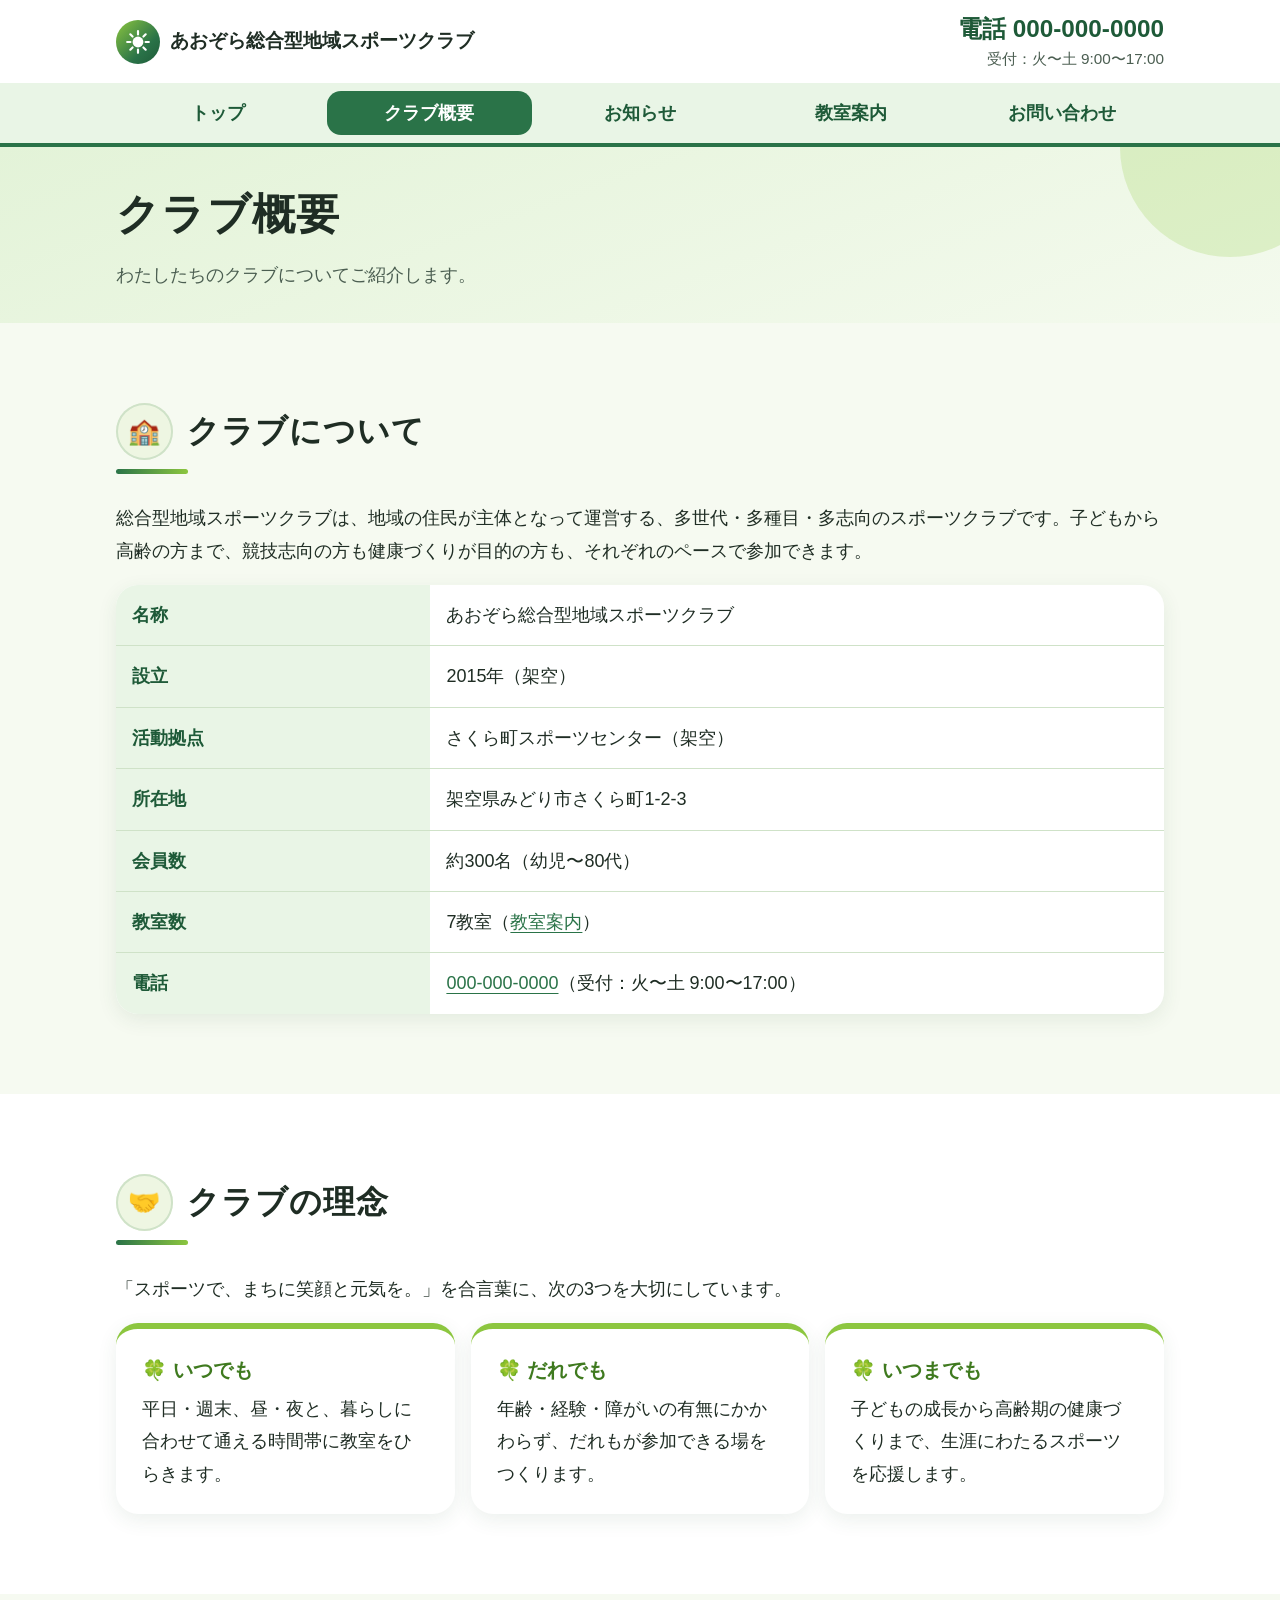
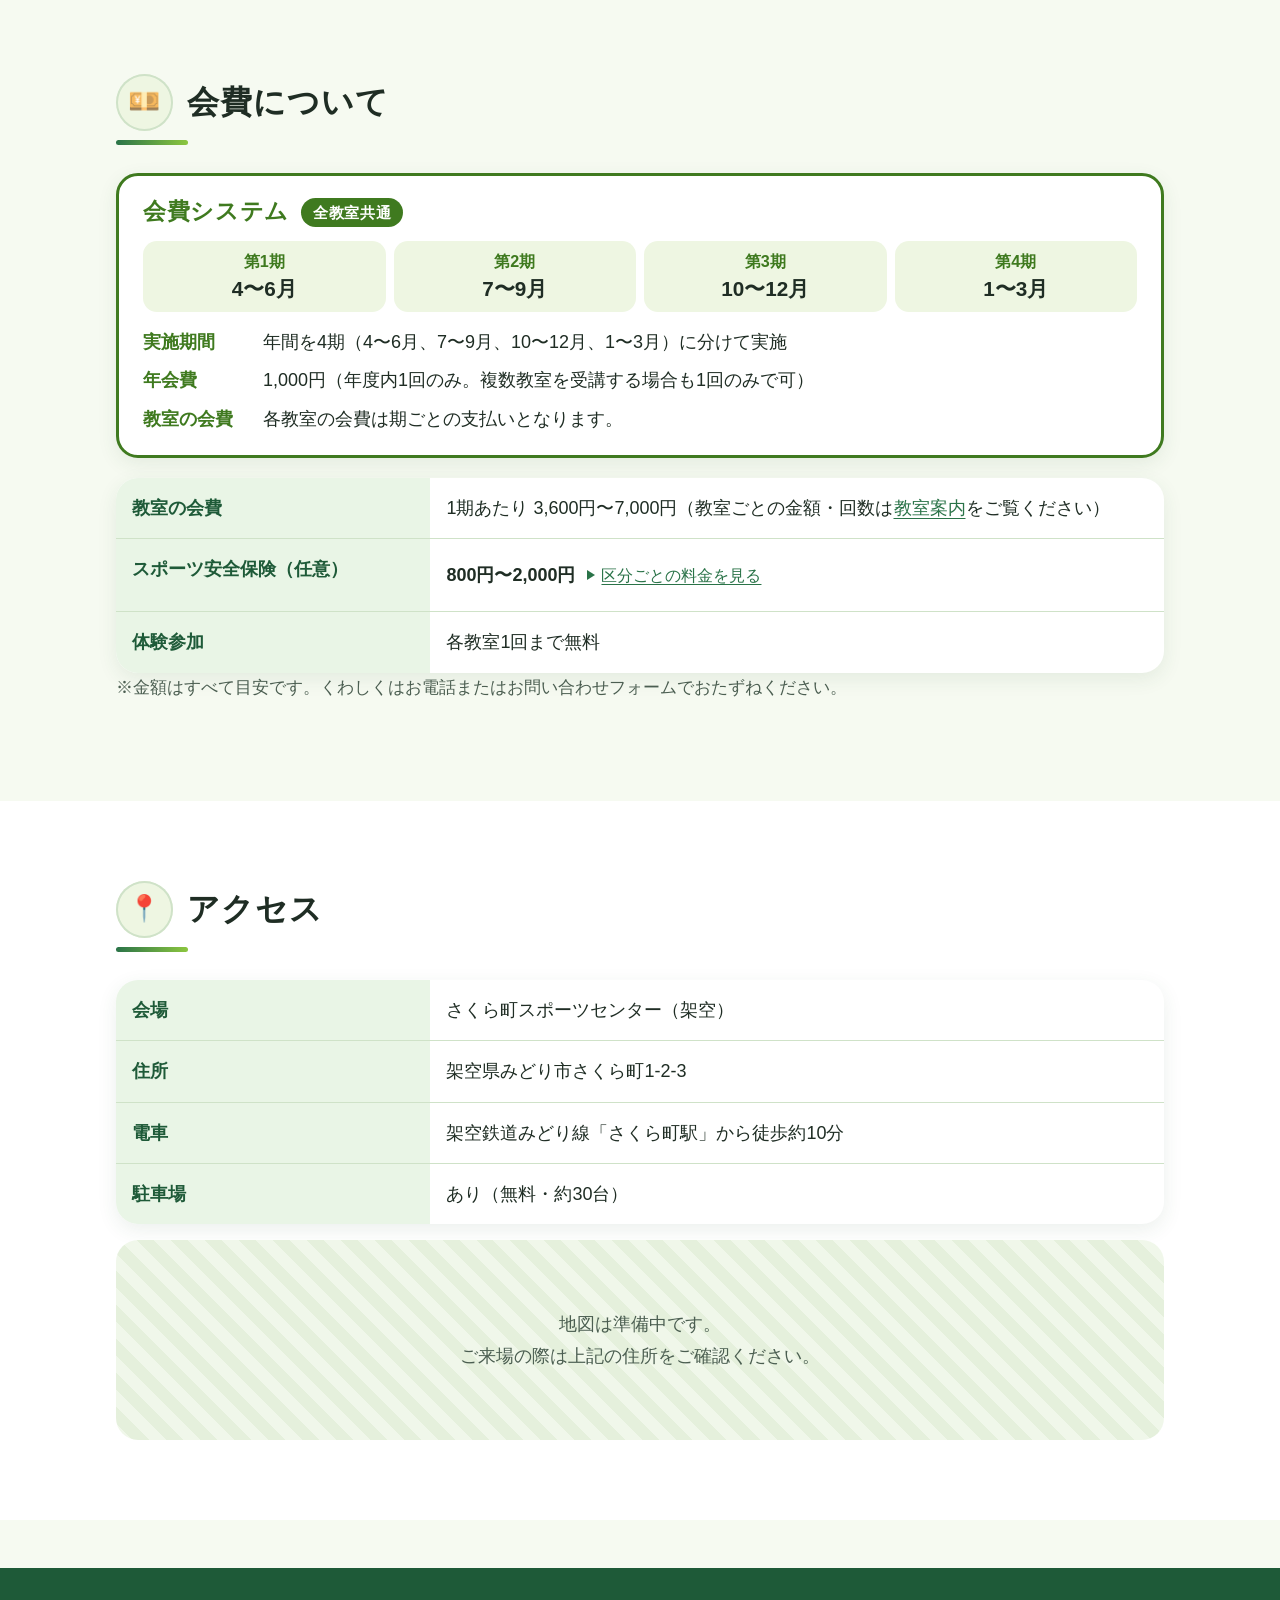
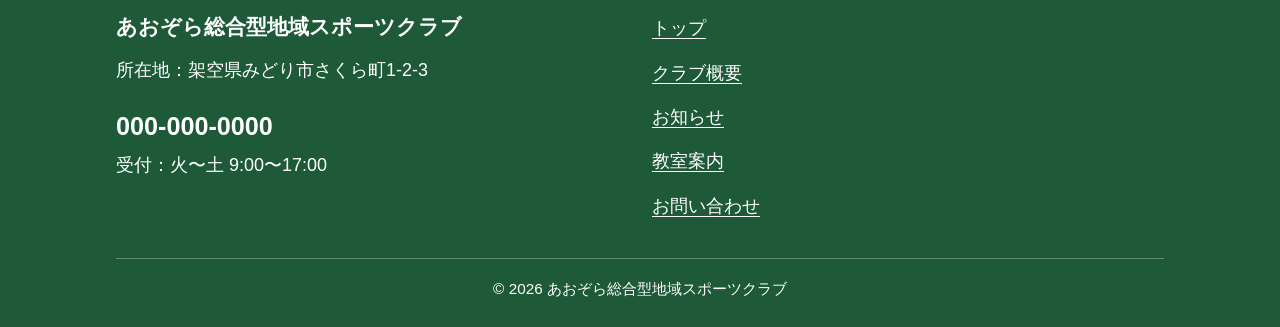
==== about.html @ b058b3b7 "初期構築：みやまスポーツクラブ本番用プロジェクトを作成（GASのWebアプリURLを本番用に差し替え） Co-Authored-By: Claude Opus 5.5 <noreply@anthrop" ====
<!DOCTYPE html>
<html lang="ja">
<head>
  <meta charset="UTF-8">
  <meta name="viewport" content="width=device-width, initial-scale=1">
  <meta name="description" content="クラブの概要・理念・会費の目安・アクセスをご案内します。">
  <title>クラブ概要｜あおぞら総合型地域スポーツクラブ</title>
  <link rel="stylesheet" href="./css/style.css">
</head>
<body data-page="about" data-page-title="クラブ概要">
  <a class="skip-link" href="#main">本文へ移動</a>

  <header class="site-header">
    <div class="container site-header__inner">
      <a class="brand" href="./index.html">
        <span class="brand__mark" aria-hidden="true"><svg viewBox="0 0 24 24" width="26" height="26"><circle cx="12" cy="12" r="5" fill="#fff"/><path d="M12 2v3M12 19v3M2 12h3M19 12h3M4.9 4.9 7 7M17 17l2.1 2.1M4.9 19.1 7 17M17 7l2.1-2.1" stroke="#fff" stroke-width="2" stroke-linecap="round"/></svg></span>
        <span class="brand__name" data-config="clubName">あおぞら総合型地域スポーツクラブ</span>
      </a>
      <a class="header-tel" href="tel:0000000000" data-tel-link>
        <span class="header-tel__number">電話 <span data-config="tel">000-000-0000</span></span>
        <span class="header-tel__hours" data-config="telHours">受付：火〜土 9:00〜17:00</span>
      </a>
    </div>
    <nav class="site-nav" aria-label="メインメニュー">
      <ul class="site-nav__list">
        <li><a href="./index.html" data-nav="top">トップ</a></li>
        <li><a href="./about.html" data-nav="about">クラブ概要</a></li>
        <li><a href="./news.html" data-nav="news">お知らせ</a></li>
        <li><a href="./classes.html" data-nav="classes">教室案内</a></li>
        <li><a href="./contact.html" data-nav="contact">お問い合わせ</a></li>
      </ul>
    </nav>
  </header>

  <main id="main">
    <div class="page-header">
      <div class="container">
        <h1>クラブ概要</h1>
        <p>わたしたちのクラブについてご紹介します。</p>
      </div>
    </div>

    <section class="section" aria-labelledby="outline-heading">
      <div class="container">
        <div class="section__header"><h2 id="outline-heading">クラブについて</h2></div>
        <p>総合型地域スポーツクラブは、地域の住民が主体となって運営する、多世代・多種目・多志向のスポーツクラブです。子どもから高齢の方まで、競技志向の方も健康づくりが目的の方も、それぞれのペースで参加できます。</p>
        <table class="info-table">
          <tbody>
            <tr><th scope="row">名称</th><td data-config="clubName">あおぞら総合型地域スポーツクラブ</td></tr>
            <tr><th scope="row">設立</th><td>2015年（架空）</td></tr>
            <tr><th scope="row">活動拠点</th><td data-config="venue">さくら町スポーツセンター（架空）</td></tr>
            <tr><th scope="row">所在地</th><td data-config="address">架空県みどり市さくら町1-2-3</td></tr>
            <tr><th scope="row">会員数</th><td>約300名（幼児〜80代）</td></tr>
            <tr><th scope="row">教室数</th><td>7教室（<a href="./classes.html">教室案内</a>）</td></tr>
            <tr><th scope="row">電話</th><td><a href="tel:0000000000" data-tel-link><span data-config="tel">000-000-0000</span></a>（<span data-config="telHours">受付：火〜土 9:00〜17:00</span>）</td></tr>
          </tbody>
        </table>
      </div>
    </section>

    <section class="section section--soft" aria-labelledby="principle-heading">
      <div class="container">
        <div class="section__header"><h2 id="principle-heading">クラブの理念</h2></div>
        <p>「スポーツで、まちに笑顔と元気を。」を合言葉に、次の3つを大切にしています。</p>
        <ul class="principles">
          <li><strong>いつでも</strong>平日・週末、昼・夜と、暮らしに合わせて通える時間帯に教室をひらきます。</li>
          <li><strong>だれでも</strong>年齢・経験・障がいの有無にかかわらず、だれもが参加できる場をつくります。</li>
          <li><strong>いつまでも</strong>子どもの成長から高齢期の健康づくりまで、生涯にわたるスポーツを応援します。</li>
        </ul>
      </div>
    </section>

    <section class="section" aria-labelledby="fee-heading">
      <div class="container">
        <div class="section__header"><h2 id="fee-heading">会費について</h2></div>
        <!-- 会費システム・教室の会費・スポーツ安全保険・体験参加は app.js が共通テンプレートで描画する（教室案内と共通） -->
        <div class="fee-info" data-fee-info></div>
      </div>
    </section>

    <section class="section section--soft" aria-labelledby="access-heading">
      <div class="container">
        <div class="section__header"><h2 id="access-heading">アクセス</h2></div>
        <table class="info-table">
          <tbody>
            <tr><th scope="row">会場</th><td data-config="venue">さくら町スポーツセンター（架空）</td></tr>
            <tr><th scope="row">住所</th><td data-config="address">架空県みどり市さくら町1-2-3</td></tr>
            <tr><th scope="row">電車</th><td data-config="access">架空鉄道みどり線「さくら町駅」から徒歩約10分</td></tr>
            <tr><th scope="row">駐車場</th><td>あり（無料・約30台）</td></tr>
          </tbody>
        </table>
        <div class="map-placeholder" role="img" aria-label="地図（準備中）">地図は準備中です。<br>ご来場の際は上記の住所をご確認ください。</div>
      </div>
    </section>
  </main>

  <footer class="site-footer">
    <div class="container">
      <div class="site-footer__grid">
        <div>
          <p class="site-footer__name" data-config="clubName">あおぞら総合型地域スポーツクラブ</p>
          <p>所在地：<span data-config="address">架空県みどり市さくら町1-2-3</span></p>
          <p><a class="site-footer__tel" href="tel:0000000000" data-tel-link><span data-config="tel">000-000-0000</span></a><br><span data-config="telHours">受付：火〜土 9:00〜17:00</span></p>
        </div>
        <nav aria-label="フッターメニュー">
          <ul class="footer-nav">
            <li><a href="./index.html">トップ</a></li>
            <li><a href="./about.html">クラブ概要</a></li>
            <li><a href="./news.html">お知らせ</a></li>
            <li><a href="./classes.html">教室案内</a></li>
            <li><a href="./contact.html">お問い合わせ</a></li>
          </ul>
        </nav>
      </div>
      <p class="copyright">&copy; <span data-config="copyrightYear">2026</span> <span data-config="clubName">あおぞら総合型地域スポーツクラブ</span></p>
    </div>
  </footer>

  <nav class="mobile-cta" aria-label="お問い合わせ">
    <a class="button button--primary" href="tel:0000000000" data-tel-link>電話する</a>
    <a class="button button--accent" href="./contact.html">Webで申込</a>
  </nav>

  <script src="./js/default-config.js"></script>
  <script src="./config.js"></script>
  <script src="./js/data/news-data.js"></script>
  <script src="./js/data/classes-data.js"></script>
  <script src="./js/lib/config-merge.js"></script>
  <script src="./js/lib/news-logic.js"></script>
  <script src="./js/lib/class-logic.js"></script>
  <script src="./js/lib/form-validate.js"></script>
  <script src="./js/lib/templates.js"></script>
  <script src="./js/app.js"></script>
</body>
</html>
---- css/style.css ----
/* =========================================================
   あおぞら総合型地域スポーツクラブ 共通スタイル
   方針：大きめの文字・十分なコントラスト・広いタップ領域
   配色：芝生や木々を思わせるフォレストグリーン＋若草色
   ========================================================= */

:root {
  --color-primary: #2a7348;
  --color-primary-dark: #1e5a38;
  --color-primary-soft: #e9f5e6;
  --color-green: #3f7a1f;
  --color-green-soft: #eef6e2;
  --color-leaf: #8cc63f;
  --color-accent: #c2410c;
  --color-accent-dark: #9a3412;
  --color-bg: #f6faf1;
  --color-surface: #ffffff;
  --color-text: #1f2d24;
  --color-muted: #4b5e51;
  --color-border: #cfe2c8;
  --color-error: #b42318;
  --color-error-soft: #fdecea;
  --color-focus: #f59e0b;
  --radius: 22px;
  --radius-small: 14px;
  --shadow: 0 6px 20px rgba(40, 90, 50, 0.09);
  --container: 1080px;
  --font-round: "Zen Maru Gothic", "M PLUS Rounded 1c", "Hiragino Maru Gothic ProN", "BIZ UDPGothic", "Meiryo", sans-serif;
  --font-base: "Hiragino Kaku Gothic ProN", "Hiragino Sans", "BIZ UDPGothic", "Noto Sans JP", "Meiryo", sans-serif;
}

*, *::before, *::after { box-sizing: border-box; }

[hidden] { display: none !important; }

.visually-hidden {
  position: absolute !important; width: 1px; height: 1px; padding: 0; margin: -1px;
  overflow: hidden; clip: rect(0 0 0 0); white-space: nowrap; border: 0;
}

html { font-size: 112.5%; scroll-behavior: smooth; -webkit-text-size-adjust: 100%; }

body {
  margin: 0;
  font-family: var(--font-base);
  line-height: 1.8;
  color: var(--color-text);
  background: var(--color-bg);
  overflow-wrap: anywhere;
}

img, svg { max-width: 100%; height: auto; }

a { color: var(--color-primary); text-underline-offset: 0.2em; }
a:hover { color: var(--color-primary-dark); }

:focus-visible { outline: 3px solid var(--color-focus); outline-offset: 3px; border-radius: 4px; }

h1, h2, h3 { line-height: 1.45; margin: 0 0 0.6em; font-family: var(--font-round); letter-spacing: 0.03em; }
h1 { font-size: clamp(1.6rem, 5vw, 2.4rem); }
h2 { font-size: clamp(1.35rem, 3.6vw, 1.8rem); }
h3 { font-size: 1.15rem; }
p { margin: 0 0 1em; }

.container { width: 100%; max-width: var(--container); margin: 0 auto; padding: 0 16px; }

.skip-link {
  position: absolute; left: 8px; top: -60px; z-index: 100;
  background: var(--color-primary-dark); color: #fff; padding: 8px 16px; border-radius: var(--radius-small);
}
.skip-link:focus { top: 8px; color: #fff; }

/* ---------- ヘッダー ---------- */

.site-header { background: var(--color-surface); border-bottom: 4px solid var(--color-primary); }
.site-header__inner { display: flex; flex-wrap: wrap; align-items: center; justify-content: space-between; gap: 8px 24px; padding-top: 12px; padding-bottom: 12px; }

.brand { display: flex; align-items: center; gap: 10px; text-decoration: none; color: var(--color-text); font-weight: 700; }
.brand:hover { color: var(--color-primary-dark); }
.brand__mark {
  flex: none; width: 44px; height: 44px; border-radius: 50%;
  background: linear-gradient(135deg, var(--color-leaf) 0%, var(--color-primary) 65%, var(--color-primary-dark) 100%);
  display: grid; place-items: center; color: #fff; font-size: 1.2rem;
}
.brand__name { font-size: 1.05rem; line-height: 1.4; }

.header-tel { display: none; text-align: right; line-height: 1.4; text-decoration: none; color: var(--color-text); }
.header-tel__number { display: block; font-size: 1.35rem; font-weight: 700; color: var(--color-primary-dark); }
.header-tel__hours { font-size: 0.85rem; color: var(--color-muted); }

.site-nav { background: var(--color-primary-soft); }
.site-nav__list { list-style: none; margin: 0; padding: 8px 16px; display: grid; grid-template-columns: repeat(3, 1fr); gap: 6px; max-width: var(--container); margin-inline: auto; }
.site-nav__list a {
  display: flex; align-items: center; justify-content: center; min-height: 44px; padding: 4px 8px;
  border-radius: var(--radius-small); text-decoration: none; font-weight: 700; color: var(--color-primary-dark); text-align: center; line-height: 1.3;
}
.site-nav__list a:hover { background: #fff; }
.site-nav__list a[aria-current="page"] { background: var(--color-primary); color: #fff; }

/* ---------- ボタン ---------- */

.button {
  display: inline-flex; align-items: center; justify-content: center; gap: 8px;
  min-height: 52px; padding: 10px 24px; border-radius: 999px; border: 2px solid transparent;
  font: inherit; font-weight: 700; text-decoration: none; cursor: pointer; line-height: 1.4; text-align: center;
}
.button--primary { background: var(--color-primary); color: #fff; }
.button--primary:hover { background: var(--color-primary-dark); color: #fff; }
.button--accent { background: var(--color-accent); color: #fff; }
.button--accent:hover { background: var(--color-accent-dark); color: #fff; }
.button--outline { background: #fff; color: var(--color-primary-dark); border-color: var(--color-primary); }
.button--outline:hover { background: var(--color-primary-soft); }
.button:disabled { opacity: 0.6; cursor: wait; }
.button-row { display: flex; flex-wrap: wrap; gap: 12px; }

/* ---------- ヒーロー・ページ見出し ---------- */

.hero {
  position: relative; overflow: hidden; padding: 40px 0 80px;
  background: linear-gradient(160deg, #e3f3d8 0%, #f1f8e9 70%, #fff8ec 100%);
}
.hero::before, .hero::after { content: ""; position: absolute; pointer-events: none; }
.hero::before { width: 360px; height: 360px; right: -100px; top: -140px; border-radius: 50%; background: rgba(140, 198, 63, 0.22); }
/* 下端は芝生の丘のようなゆるい波形で次のセクションへつなぐ */
.hero::after {
  left: 0; right: 0; bottom: -1px; height: 48px;
  background: url("data:image/svg+xml,%3Csvg xmlns='http://www.w3.org/2000/svg' viewBox='0 0 1200 48' preserveAspectRatio='none'%3E%3Cpath d='M0 30 C200 0 400 0 600 24 S1000 48 1200 18 V48 H0Z' fill='%23f6faf1'/%3E%3C/svg%3E") center bottom / 100% 100% no-repeat;
}
.hero .container { position: relative; z-index: 1; }
.hero__inner { display: grid; gap: 36px; align-items: center; }
.hero h1 { font-size: clamp(1.6rem, 3.6vw, 2.1rem); }
.hero__lead { font-size: 1.1rem; max-width: 40em; }
.hero__eyebrow { display: inline-block; margin-bottom: 12px; padding: 2px 16px; border-radius: 999px; background: #fff; color: var(--color-green); font-weight: 700; font-size: 0.9rem; box-shadow: var(--shadow); }

/* メインビジュアル：画像が読み込めないときは緑のグラデーションが見える */
.hero__visual { position: relative; margin: 0 0 24px; }
.hero__photo {
  display: block; width: 100%; aspect-ratio: 3 / 2; object-fit: cover;
  border-radius: 40px 40px 40px 120px; border: 6px solid #fff; box-shadow: 0 16px 40px rgba(30, 90, 56, 0.2);
  background: linear-gradient(135deg, var(--color-leaf), var(--color-primary));
}
.hero__photo--sub {
  position: absolute; right: -6px; bottom: -28px; width: 34%; max-width: 180px; aspect-ratio: 1;
  border-radius: 50%; border-width: 5px;
}
.hero__tag {
  position: absolute; left: 16px; top: -16px; padding: 4px 16px; border-radius: 999px;
  background: var(--color-surface); color: var(--color-primary-dark); font-weight: 700; font-size: 0.9rem; box-shadow: var(--shadow);
}

.page-header { position: relative; overflow: hidden; padding: 36px 0 32px; background: linear-gradient(160deg, #e3f3d8 0%, #f4faee 100%); }
.page-header::before { content: ""; position: absolute; width: 220px; height: 220px; right: -60px; top: -110px; border-radius: 50%; background: rgba(140, 198, 63, 0.22); pointer-events: none; }
.page-header .container { position: relative; }
.page-header h1 { margin-bottom: 0.3em; }
.page-header p { margin: 0; color: var(--color-muted); }

/* ---------- セクション ---------- */

.section { padding: 56px 0; }
.section--soft { background: var(--color-surface); }
.section__header { display: flex; flex-wrap: wrap; align-items: baseline; justify-content: space-between; gap: 8px 16px; margin-bottom: 28px; }
.section__header h2 { display: flex; align-items: center; gap: 14px; margin: 0; }
/* 見出しの左に丸いアイコンを付ける（装飾なので「/ ""」で読み上げ対象から外す） */
.section__header h2::before {
  content: "🌿"; content: "🌿" / "";
  flex: none; display: grid; place-items: center; width: 2.2em; height: 2.2em; border-radius: 50%;
  background: var(--color-green-soft); box-shadow: inset 0 0 0 2px var(--color-border); font-size: 0.8em; line-height: 1;
}
#news-heading::before { content: "📣"; content: "📣" / ""; }
#classes-heading::before { content: "🏃"; content: "🏃" / ""; }
#contact-heading::before, #form-heading::before { content: "✉️"; content: "✉️" / ""; }
#outline-heading::before { content: "🏫"; content: "🏫" / ""; }
#principle-heading::before { content: "🤝"; content: "🤝" / ""; }
#fee-heading::before { content: "💴"; content: "💴" / ""; }
#access-heading::before { content: "📍"; content: "📍" / ""; }
/* 見出しの下に若草色の短いライン */
.section__header { position: relative; padding-bottom: 14px; }
.section__header::after { content: ""; position: absolute; left: 0; bottom: 0; width: 72px; height: 5px; border-radius: 999px; background: linear-gradient(90deg, var(--color-primary), var(--color-leaf)); }

.card { background: var(--color-surface); border-radius: var(--radius); box-shadow: var(--shadow); padding: 28px; }

.grid { display: grid; gap: 24px; grid-template-columns: repeat(auto-fill, minmax(min(100%, 300px), 1fr)); }

/* ---------- お知らせ ---------- */

/* 一覧：1枚の白い枠に、区切り線で行を並べるシンプルなリスト */
.news-list { list-style: none; margin: 0; padding: 0; background: var(--color-surface); border-radius: var(--radius); box-shadow: var(--shadow); overflow: hidden; }
.news-item + .news-item { border-top: 1px solid var(--color-border); }
.news-list > .empty-message { box-shadow: none; }

/* 1行：スマホでは「日付・バッジ」の下にタイトル、広い画面では横一列 */
.news-row { display: grid; grid-template-columns: 1fr auto; grid-template-areas: "meta side" "title side"; align-items: center; gap: 6px 12px; min-height: 64px; padding: 16px 20px; color: var(--color-text); text-decoration: none; cursor: pointer; list-style: none; transition: background-color 0.15s; }
.news-row::-webkit-details-marker { display: none; }
.news-row:hover { background: var(--color-bg); }
.news-row--static { cursor: default; }
.news-row--static:hover { background: none; }
.news-row__meta { grid-area: meta; display: flex; flex-wrap: wrap; align-items: center; gap: 6px 10px; color: var(--color-muted); font-size: 0.9rem; }
.news-row__meta time { font-variant-numeric: tabular-nums; }
.news-row__title { grid-area: title; min-width: 0; font-weight: 700; line-height: 1.6; overflow-wrap: anywhere; }
.news-row__clip { grid-area: title; justify-self: end; align-self: start; }
.news-row:has(.news-row__clip) .news-row__title { padding-right: 1.8em; }
.news-row__toggle, .news-row__arrow { grid-area: side; display: grid; place-items: center; width: 32px; height: 32px; border-radius: 50%; background: var(--color-primary-soft); color: var(--color-primary-dark); font-weight: 700; }
.news-row__toggle::before { content: ""; width: 8px; height: 8px; border-right: 2px solid currentColor; border-bottom: 2px solid currentColor; transform: translateY(-2px) rotate(45deg); transition: transform 0.2s; }
.news-entry[open] .news-row__toggle::before { transform: translateY(2px) rotate(-135deg); }
.news-entry[open] > .news-row { background: var(--color-primary-soft); }

/* 詳細：ブログ記事のように本文と添付の画像を幅いっぱいに見せる */
.news-detail { padding: 20px 20px 28px; border-top: 1px solid var(--color-border); }
.news-detail > :first-child { margin-top: 0; }
.news-detail__body { margin: 0 0 20px; line-height: 1.95; white-space: pre-wrap; overflow-wrap: anywhere; }
.news-figure { margin: 0 0 20px; border-radius: var(--radius-small); overflow: hidden; background: var(--color-green-soft); box-shadow: inset 0 0 0 1px var(--color-border); }
.news-figure a { display: block; }
.news-figure__image { display: block; width: 100%; height: auto; }
/* 添付ファイルを開く大きなボタン（スマホでは横幅いっぱい） */
.news-file-button { display: flex; width: 100%; min-height: 56px; gap: 10px; font-size: 1.05rem; }

.badge--pinned { background: var(--color-accent); color: #fff; }
.badge--pinned::before { content: "📌 "; content: "📌 " / ""; }

@media (min-width: 720px) {
  .news-row { grid-template-columns: auto 1fr auto auto; grid-template-areas: "meta title clip side"; gap: 12px 20px; padding: 18px 28px; }
  .news-row__meta { flex-wrap: nowrap; white-space: nowrap; }
  .news-row__clip { grid-area: clip; align-self: center; }
  .news-row:has(.news-row__clip) .news-row__title { padding-right: 0; }
  .news-detail { padding: 28px 40px 36px; }
  .news-detail__body, .news-figure { max-width: 760px; margin-inline: auto; }
  .news-detail__body { margin-bottom: 24px; }
  .news-figure { margin-bottom: 24px; }
  .news-file-button { width: fit-content; min-width: 320px; margin-inline: auto; padding-inline: 40px; }
}

.badge { display: inline-block; padding: 0 12px; border-radius: 999px; font-size: 0.85rem; font-weight: 700; line-height: 1.8; }
.badge--info { background: var(--color-primary-soft); color: var(--color-primary-dark); }
.badge--event { background: #fff1e6; color: var(--color-accent-dark); }
.badge--class { background: var(--color-green-soft); color: var(--color-green); }
.badge--recruit { background: #f3ecfb; color: #5b3a8c; }
.badge--age { background: var(--color-green-soft); color: var(--color-green); }
/* お知らせのカテゴリに小さなアイコンを添える */
.badge--info::before { content: "📢 "; content: "📢 " / ""; }
.badge--event::before { content: "🎉 "; content: "🎉 " / ""; }
.badge--class::before { content: "🌱 "; content: "🌱 " / ""; }
.badge--recruit::before { content: "🙋 "; content: "🙋 " / ""; }

.empty-message { padding: 24px; text-align: center; background: var(--color-surface); border-radius: var(--radius); color: var(--color-muted); list-style: none; }

/* ---------- 絞り込み ---------- */

.filter { margin-bottom: 28px; }
.filter__label { font-weight: 700; margin-bottom: 8px; }
.filter__buttons { display: flex; flex-wrap: wrap; gap: 8px; }
.filter-button {
  min-height: 44px; padding: 6px 18px; border-radius: 999px; border: 2px solid var(--color-primary);
  background: #fff; color: var(--color-primary-dark); font: inherit; font-weight: 700; cursor: pointer;
}
.filter-button:hover { background: var(--color-primary-soft); }
.filter-button[aria-pressed="true"] { background: var(--color-primary); color: #fff; }
.result-count { color: var(--color-muted); margin: 0 0 12px; }

/* ---------- 教室 ---------- */

.highlight-list { list-style: none; margin: 0; padding: 0; display: grid; gap: 16px; grid-template-columns: repeat(auto-fill, minmax(min(100%, 220px), 1fr)); }
.highlight-card {
  display: grid; grid-template-columns: auto 1fr; grid-template-rows: auto auto; column-gap: 12px; align-items: center; height: 100%;
  padding: 18px 20px; background: var(--color-surface); border-radius: var(--radius); box-shadow: var(--shadow);
  border: 2px solid transparent; text-decoration: none; color: var(--color-text);
}
.highlight-card { transition: transform 0.2s, border-color 0.2s; }
.highlight-card:hover { border-color: var(--color-leaf); color: var(--color-text); transform: translateY(-2px); }
.highlight-card__icon { grid-row: 1 / 3; display: grid; place-items: center; width: 56px; height: 56px; border-radius: 50%; background: var(--color-green-soft); font-size: 1.8rem; line-height: 1; }
.highlight-card__name { font-weight: 700; line-height: 1.4; }
.highlight-card__target { font-size: 0.9rem; color: var(--color-muted); }

.class-card { display: flex; flex-direction: column; gap: 12px; background: var(--color-surface); border-radius: var(--radius); box-shadow: var(--shadow); padding: 28px; border-top: 6px solid var(--color-primary); scroll-margin-top: 16px; }
.class-card:target { outline: 3px solid var(--color-focus); }
.class-card__title { display: flex; align-items: center; gap: 10px; margin: 0; font-size: 1.2rem; }
.class-card__icon { display: grid; place-items: center; flex: none; width: 52px; height: 52px; border-radius: 50%; background: var(--color-green-soft); font-size: 1.6rem; line-height: 1; }
.class-card__ages { display: flex; flex-wrap: wrap; gap: 6px; }
.class-card__summary { margin: 0; }
.class-card__details { margin: 0; display: grid; gap: 4px; padding: 12px 16px; background: var(--color-bg); border-radius: var(--radius-small); }
.class-card__details div { display: grid; grid-template-columns: 3.5em 1fr; gap: 8px; }
.class-card__details dt { font-weight: 700; color: var(--color-green); }
.class-card__details dd { margin: 0; word-break: keep-all; }
.class-card__details--fee { background: #fff8ec; }
.class-card__details--fee dt { color: var(--color-accent-dark); }
.class-card__details--session { padding: 0; background: none; }
.class-card__sessions { list-style: none; margin: 0; padding: 0; display: grid; gap: 8px; grid-template-columns: repeat(auto-fit, minmax(min(100%, 150px), 1fr)); }
.class-session { padding: 10px 14px; border: 2px solid var(--color-primary-soft); border-radius: var(--radius-small); }
.class-session__title { margin: 0 0 4px; font-weight: 700; color: var(--color-primary-dark); }
.class-card .button { margin-top: auto; }

/* ---------- 会費システム（全教室共通） ---------- */

/* PC用メディアクエリの .section の余白指定に負けないよう .section と組み合わせて詳細度を上げる */
.section.section--compact { padding-bottom: 0; }
.section.section--after-compact { padding-top: 32px; }
.fee-system { margin-bottom: 20px; padding: 20px 24px; background: var(--color-surface); border: 3px solid var(--color-green); border-radius: var(--radius); box-shadow: var(--shadow); }
.fee-system__title { display: flex; flex-wrap: wrap; align-items: center; gap: 8px 12px; margin: 0 0 12px; font-size: 1.25rem; color: var(--color-green); }
.fee-system__badge { padding: 0 12px; border-radius: 999px; background: var(--color-green); color: #fff; font-size: 0.85rem; line-height: 1.9; }
.fee-terms { list-style: none; margin: 0 0 14px; padding: 0; display: grid; gap: 8px; grid-template-columns: repeat(auto-fit, minmax(min(100%, 120px), 1fr)); }
.fee-terms li { display: grid; text-align: center; padding: 8px; border-radius: var(--radius-small); background: var(--color-green-soft); line-height: 1.5; }
.fee-terms__label { font-size: 0.9rem; font-weight: 700; color: var(--color-green); }
.fee-terms__months { font-size: 1.15rem; font-weight: 700; }
.fee-system__rows { margin: 0; display: grid; gap: 6px; }
.fee-system__rows div { display: grid; grid-template-columns: 6em 1fr; gap: 12px; }
.fee-system__rows dt { font-weight: 700; color: var(--color-green); }
.fee-system__rows dd { margin: 0; }
@media (max-width: 479px) {
  .fee-system { padding: 16px; }
  .fee-system__rows div { grid-template-columns: 1fr; gap: 0; }
}

/* ---------- スポーツ安全保険（開閉式・控えめな料金表） ---------- */

.insurance summary {
  display: flex; flex-wrap: wrap; align-items: center; gap: 4px 12px; min-height: 44px;
  cursor: pointer; list-style: none; border-radius: var(--radius-small);
}
.insurance summary::-webkit-details-marker { display: none; }
.insurance__range { font-weight: 700; }
.insurance__toggle { display: inline-flex; align-items: center; gap: 6px; font-size: 0.9rem; color: var(--color-primary); text-decoration: underline; text-underline-offset: 0.2em; }
.insurance__toggle::before { content: ""; width: 0; height: 0; border-style: solid; border-width: 5px 0 5px 8px; border-color: transparent transparent transparent currentColor; transition: transform 0.2s; }
.insurance[open] .insurance__toggle::before { transform: rotate(90deg); }
.insurance summary:hover .insurance__toggle { color: var(--color-primary-dark); }
.mini-table { margin: 8px 0 4px; border-collapse: collapse; font-size: 0.95rem; min-width: min(100%, 260px); }
.mini-table th, .mini-table td { padding: 4px 14px; border-bottom: 1px solid var(--color-border); text-align: left; font-weight: normal; white-space: nowrap; }
.mini-table thead th { font-size: 0.85rem; color: var(--color-muted); }
.mini-table tbody td { text-align: right; font-weight: 700; }
.insurance__note { margin: 4px 0 0; font-size: 0.85rem; color: var(--color-muted); }
@media (prefers-reduced-motion: reduce) {
  .insurance__toggle::before { transition: none; }
}

/* ---------- 電話・問い合わせ導線 ---------- */

.contact-cta { display: grid; gap: 24px; grid-template-columns: repeat(auto-fit, minmax(min(100%, 320px), 1fr)); }
.contact-cta__box { background: var(--color-surface); border-radius: var(--radius); box-shadow: var(--shadow); padding: 32px 28px; text-align: center; }
.contact-cta__box--tel { border: 3px solid var(--color-primary); }
.contact-cta__box--form { border: 3px solid var(--color-accent); }
.contact-cta__box .button { width: 100%; max-width: 360px; }
/* 2列表示でも電話番号が途中で折り返さないよう、枠内では少し小さめにする */
.contact-cta__box .tel-number { font-size: clamp(1.6rem, 6.4vw, 2.3rem); white-space: nowrap; }
/* 問い合わせ手段ごとに大きめの丸アイコン */
.contact-cta__box h3::before { content: "📞"; content: "📞" / ""; display: grid; place-items: center; width: 64px; height: 64px; margin: 0 auto 12px; border-radius: 50%; background: var(--color-green-soft); font-size: 1.8rem; line-height: 1; }
.contact-cta__box--form h3::before { content: "💻"; content: "💻" / ""; background: #fff1e6; }

.tel-panel { text-align: center; padding: 32px 20px; background: var(--color-surface); border: 4px solid var(--color-primary); border-radius: var(--radius); box-shadow: var(--shadow); }
.tel-panel__label { font-weight: 700; color: var(--color-primary-dark); margin-bottom: 4px; }
.tel-number {
  display: inline-flex; align-items: center; justify-content: center; gap: 10px; min-height: 56px;
  font-size: clamp(1.8rem, 8vw, 2.8rem); font-weight: 700; letter-spacing: 0.04em; color: var(--color-primary-dark); text-decoration: none; line-height: 1.2;
}
.tel-number:hover { color: var(--color-primary); text-decoration: underline; }
.tel-hours { font-size: 1.1rem; font-weight: 700; margin: 4px 0 0; }
.tel-note { color: var(--color-muted); margin: 8px 0 0; font-size: 0.95rem; }

/* ---------- クラブ概要 ---------- */

.info-table { width: 100%; border-collapse: collapse; background: var(--color-surface); border-radius: var(--radius); overflow: hidden; box-shadow: var(--shadow); }
/* 内側に入れる小さな表（.mini-table）に効かないよう、直下の行だけに限定する */
.info-table > tbody > tr > th, .info-table > tbody > tr > td { padding: 14px 16px; border-bottom: 1px solid var(--color-border); text-align: left; vertical-align: top; }
.info-table > tbody > tr > th { width: 30%; background: var(--color-primary-soft); color: var(--color-primary-dark); word-break: keep-all; }
.info-table > tbody > tr:last-child > th, .info-table > tbody > tr:last-child > td { border-bottom: none; }
/* 狭い画面では見出しと内容を縦に並べ、内容欄の幅を確保する */
@media (max-width: 479px) {
  .info-table > tbody > tr > th, .info-table > tbody > tr > td { display: block; width: auto; }
  .info-table > tbody > tr > th { padding-bottom: 6px; border-bottom: none; }
}

.principles { list-style: none; margin: 0; padding: 0; display: grid; gap: 16px; grid-template-columns: repeat(auto-fit, minmax(min(100%, 240px), 1fr)); }
.principles li { background: var(--color-surface); border-radius: var(--radius); box-shadow: var(--shadow); padding: 24px 26px; border-top: 6px solid var(--color-leaf); }
.principles strong { display: block; font-size: 1.1rem; color: var(--color-green); margin-bottom: 4px; }
.principles strong::before { content: "🍀 "; content: "🍀 " / ""; }

.note { font-size: 0.95rem; color: var(--color-muted); }

.map-placeholder {
  display: grid; place-items: center; min-height: 200px; margin-top: 16px; padding: 16px; text-align: center;
  border-radius: var(--radius); background: repeating-linear-gradient(45deg, #f0f7ea, #f0f7ea 12px, #e5f0dc 12px, #e5f0dc 24px); color: var(--color-muted);
}

/* ---------- フォーム ---------- */

.form { display: grid; gap: 24px; }
.form-field { display: grid; gap: 6px; border: none; margin: 0; padding: 0; min-width: 0; }
.form-field > label, .form-field > legend { font-weight: 700; padding: 0; }
.required, .optional { display: inline-block; margin-left: 8px; padding: 0 8px; border-radius: 4px; font-size: 0.8rem; font-weight: 700; color: #fff; vertical-align: 0.1em; }
.required { background: var(--color-error); }
.optional { background: var(--color-muted); }
.form-hint { margin: 0; font-size: 0.9rem; color: var(--color-muted); }

.form input[type="text"], .form input[type="email"], .form input[type="tel"], .form select, .form textarea {
  width: 100%; min-height: 52px; padding: 10px 14px; font: inherit; color: var(--color-text);
  background: #fff; border: 2px solid var(--color-border); border-radius: var(--radius-small);
}
.form textarea { min-height: 160px; resize: vertical; }
/* 種別専用の項目をまとめる枠（中の項目の間隔はフォーム全体と同じ） */
.form-group { display: grid; gap: 24px; }
.form .form-input-short { max-width: 200px; }
.form input:focus, .form select:focus, .form textarea:focus { border-color: var(--color-primary); }
.form [aria-invalid="true"] input, .form input[aria-invalid="true"], .form select[aria-invalid="true"], .form textarea[aria-invalid="true"] { border-color: var(--color-error); background: var(--color-error-soft); }

.choices { display: grid; gap: 8px; }
.choice { display: flex; align-items: center; gap: 12px; min-height: 52px; padding: 8px 16px; border: 2px solid var(--color-border); border-radius: var(--radius-small); background: #fff; cursor: pointer; }
.choice:has(input:checked) { border-color: var(--color-primary); background: var(--color-primary-soft); }
.choice input { width: 24px; height: 24px; margin: 0; flex: none; accent-color: var(--color-primary); }
fieldset[aria-invalid="true"] .choice { border-color: var(--color-error); }

.field-error { margin: 0; color: var(--color-error); font-weight: 700; }
.field-error:empty { display: none; }
.error-summary { padding: 14px 18px; border-radius: var(--radius-small); background: var(--color-error-soft); color: var(--color-error); font-weight: 700; border-left: 6px solid var(--color-error); }
.error-summary:empty { display: none; }

.privacy-box { padding: 16px; background: var(--color-bg); border-radius: var(--radius-small); font-size: 0.95rem; }
.privacy-box p:last-child { margin: 0; }

.complete { text-align: center; }
.complete__title { color: var(--color-green); }
.complete__title:focus { outline: none; }
/* 送信前の確認画面（戻る・送信の2ボタンは横並び、スマホでは縦に並べて押しやすくする） */
.confirm__title { color: var(--color-primary-dark); }
.confirm__title:focus { outline: none; }
.confirm .send-error { margin-bottom: 16px; }
.confirm__actions { display: flex; flex-wrap: wrap; gap: 12px; justify-content: center; }
.confirm__actions .button { flex: 1 1 260px; max-width: 360px; }
.summary-list { margin: 20px 0; text-align: left; display: grid; gap: 0; border: 1px solid var(--color-border); border-radius: var(--radius-small); overflow: hidden; }
.summary-list div { display: grid; grid-template-columns: minmax(6em, 30%) 1fr; }
.summary-list dt, .summary-list dd { margin: 0; padding: 10px 14px; border-bottom: 1px solid var(--color-border); }
.summary-list dt { background: var(--color-primary-soft); font-weight: 700; }
.summary-list dd { white-space: pre-wrap; }
.summary-list div:last-child dt, .summary-list div:last-child dd { border-bottom: none; }
.demo-notice, .send-error { padding: 14px 18px; border-radius: var(--radius-small); text-align: left; }
.demo-notice { background: #fff8e6; border-left: 6px solid var(--color-focus); }
.send-error { background: var(--color-error-soft); border-left: 6px solid var(--color-error); color: var(--color-error); font-weight: 700; }
/* 前日・当日の予約は電話へ誘導する注意書き（フォーム上部） */
.urgent-notice { margin: 0 0 20px; padding: 12px 16px; border: 2px solid var(--color-error); border-radius: var(--radius-small); background: var(--color-error-soft); color: var(--color-error); font-weight: 700; }

/* ---------- お知らせ管理画面（admin.html） ---------- */

.admin-page { padding-bottom: 0; }
.container--narrow { max-width: 760px; }
.admin-badge { padding: 4px 14px; border-radius: 999px; background: var(--color-green-soft); color: var(--color-primary-dark); font-weight: 700; font-size: 0.9rem; }
.form-row { display: grid; gap: 24px; align-items: start; grid-template-columns: repeat(auto-fit, minmax(min(100%, 240px), 1fr)); }
.form input[type="password"], .form input[type="date"], .form input[type="url"], .form input[type="number"] {
  width: 100%; min-height: 52px; padding: 10px 14px; font: inherit; color: var(--color-text);
  background: #fff; border: 2px solid var(--color-border); border-radius: var(--radius-small);
}
.form input[type="date"][aria-invalid="true"], .form input[type="number"][aria-invalid="true"] { border-color: var(--color-error); background: var(--color-error-soft); }
.form input[type="file"] { width: 100%; min-height: 52px; padding: 10px; font: inherit; border: 2px dashed var(--color-border); border-radius: var(--radius-small); background: var(--color-bg); }
.admin-message { margin: 0; padding: 14px 18px; border-radius: var(--radius-small); font-weight: 700; border-left: 6px solid; }
.admin-message ul { margin: 0; padding-left: 1.2em; }
.admin-message--error { background: var(--color-error-soft); color: var(--color-error); }
.admin-message--success { background: var(--color-green-soft); color: var(--color-primary-dark); }
.admin-message--info { background: #fff8e6; color: var(--color-text); border-color: var(--color-focus); }
.admin-toolbar { display: flex; flex-wrap: wrap; align-items: center; justify-content: space-between; gap: 8px 16px; margin-bottom: 20px; }
.admin-toolbar__note { margin: 0; color: var(--color-muted); font-size: 0.95rem; }
.admin-toolbar__button { min-height: 44px; padding: 6px 18px; font-size: 0.95rem; }
/* 一覧の表は狭い画面では横にスクロールさせ、ページ全体は横にはみ出さない */
.admin-table-wrap { overflow-x: auto; background: var(--color-surface); border-radius: var(--radius); box-shadow: var(--shadow); }
.admin-table { width: 100%; min-width: 680px; border-collapse: collapse; }
.admin-table th, .admin-table td { padding: 12px 14px; border-bottom: 1px solid var(--color-border); text-align: left; vertical-align: top; }
.admin-table thead th { background: var(--color-primary-soft); color: var(--color-primary-dark); white-space: nowrap; }
.admin-table tbody tr:last-child td { border-bottom: none; }
.admin-table td:nth-child(-n + 5) { white-space: nowrap; }
.form .admin-order-input { max-width: 200px; }
.admin-table__empty { text-align: center; color: var(--color-muted); }
.status { display: inline-block; padding: 0 10px; border-radius: 999px; font-size: 0.85rem; font-weight: 700; line-height: 1.8; }
.status--published { background: var(--color-green-soft); color: var(--color-primary-dark); }
.status--notPublished { background: #eef0ee; color: var(--color-muted); }
.status--future { background: #fff1e6; color: var(--color-accent-dark); }
.status--invalidDate { background: var(--color-error-soft); color: var(--color-error); }

/* ---------- フッター ---------- */

.site-footer { margin-top: 48px; padding: 40px 0 24px; background: var(--color-primary-dark); color: #fff; }
.site-footer a { color: #fff; }
.site-footer__grid { display: grid; gap: 24px; grid-template-columns: repeat(auto-fit, minmax(min(100%, 260px), 1fr)); }
.site-footer__name { font-size: 1.15rem; font-weight: 700; margin-bottom: 8px; }
.site-footer__tel { font-size: 1.4rem; font-weight: 700; text-decoration: none; }
.footer-nav { list-style: none; margin: 0; padding: 0; display: grid; gap: 4px; }
.footer-nav a { display: inline-block; padding: 4px 0; }
.copyright { margin: 32px 0 0; padding-top: 16px; border-top: 1px solid rgba(255, 255, 255, 0.3); font-size: 0.85rem; text-align: center; }

/* ---------- スマホ用 固定の連絡バー ---------- */

.mobile-cta { position: fixed; left: 0; right: 0; bottom: 0; z-index: 50; display: grid; grid-template-columns: 1fr 1fr; gap: 8px; padding: 8px 12px calc(8px + env(safe-area-inset-bottom)); background: rgba(255, 255, 255, 0.97); box-shadow: 0 -2px 12px rgba(0, 0, 0, 0.12); }
.mobile-cta .button { min-height: 48px; padding: 6px 10px; font-size: 0.95rem; }
body { padding-bottom: 76px; }

/* ---------- 画面幅による調整 ---------- */

@media (min-width: 720px) {
  .site-nav__list { grid-template-columns: repeat(5, 1fr); }
  .header-tel { display: block; }
  .mobile-cta { display: none; }
  body { padding-bottom: 0; }
  .hero { padding: 72px 0 96px; }
  .hero__inner { grid-template-columns: 1.05fr 1fr; gap: 48px; }
  .section { padding: 80px 0; }
}

@media (prefers-reduced-motion: reduce) {
  html { scroll-behavior: auto; }
  .news-row, .news-row__toggle::before, .highlight-card { transition: none; }
  .highlight-card:hover { transform: none; }
}

@media print {
  .site-nav, .mobile-cta, .skip-link { display: none; }
  body { padding-bottom: 0; background: #fff; }
}
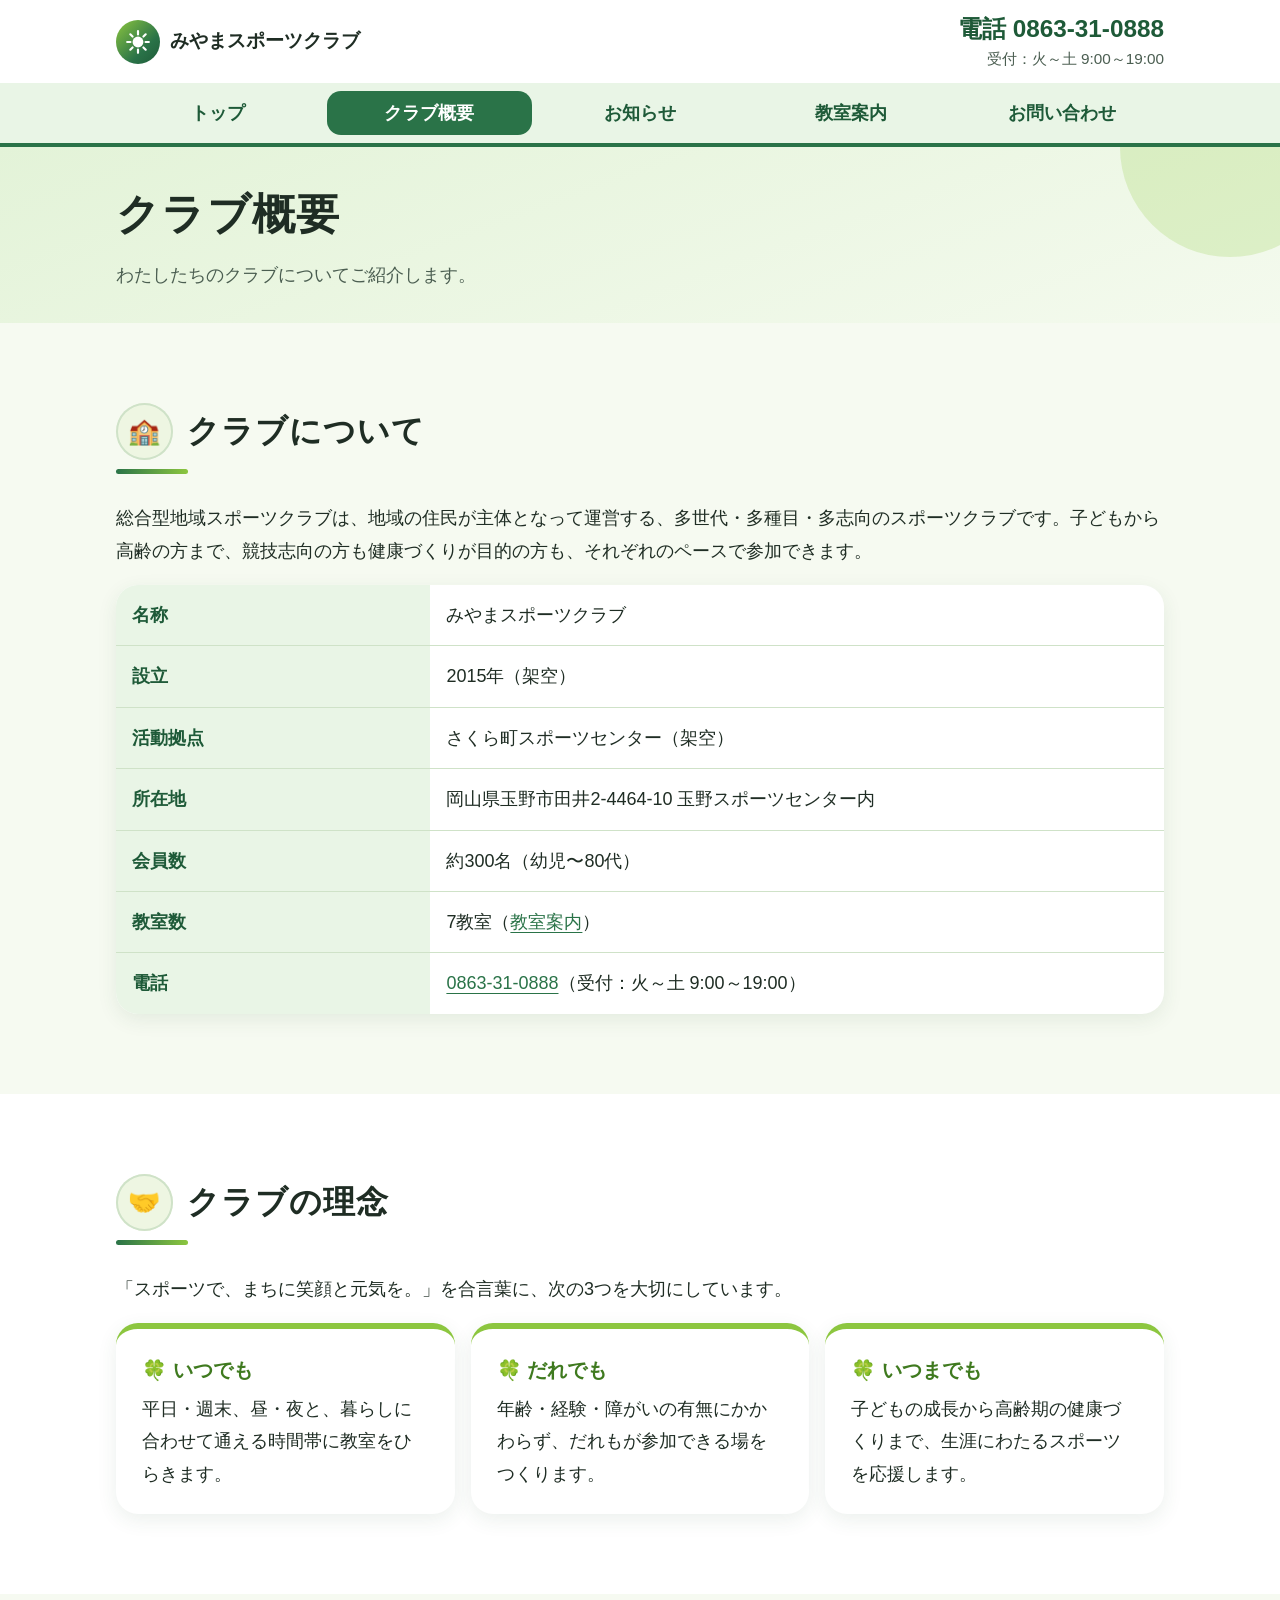
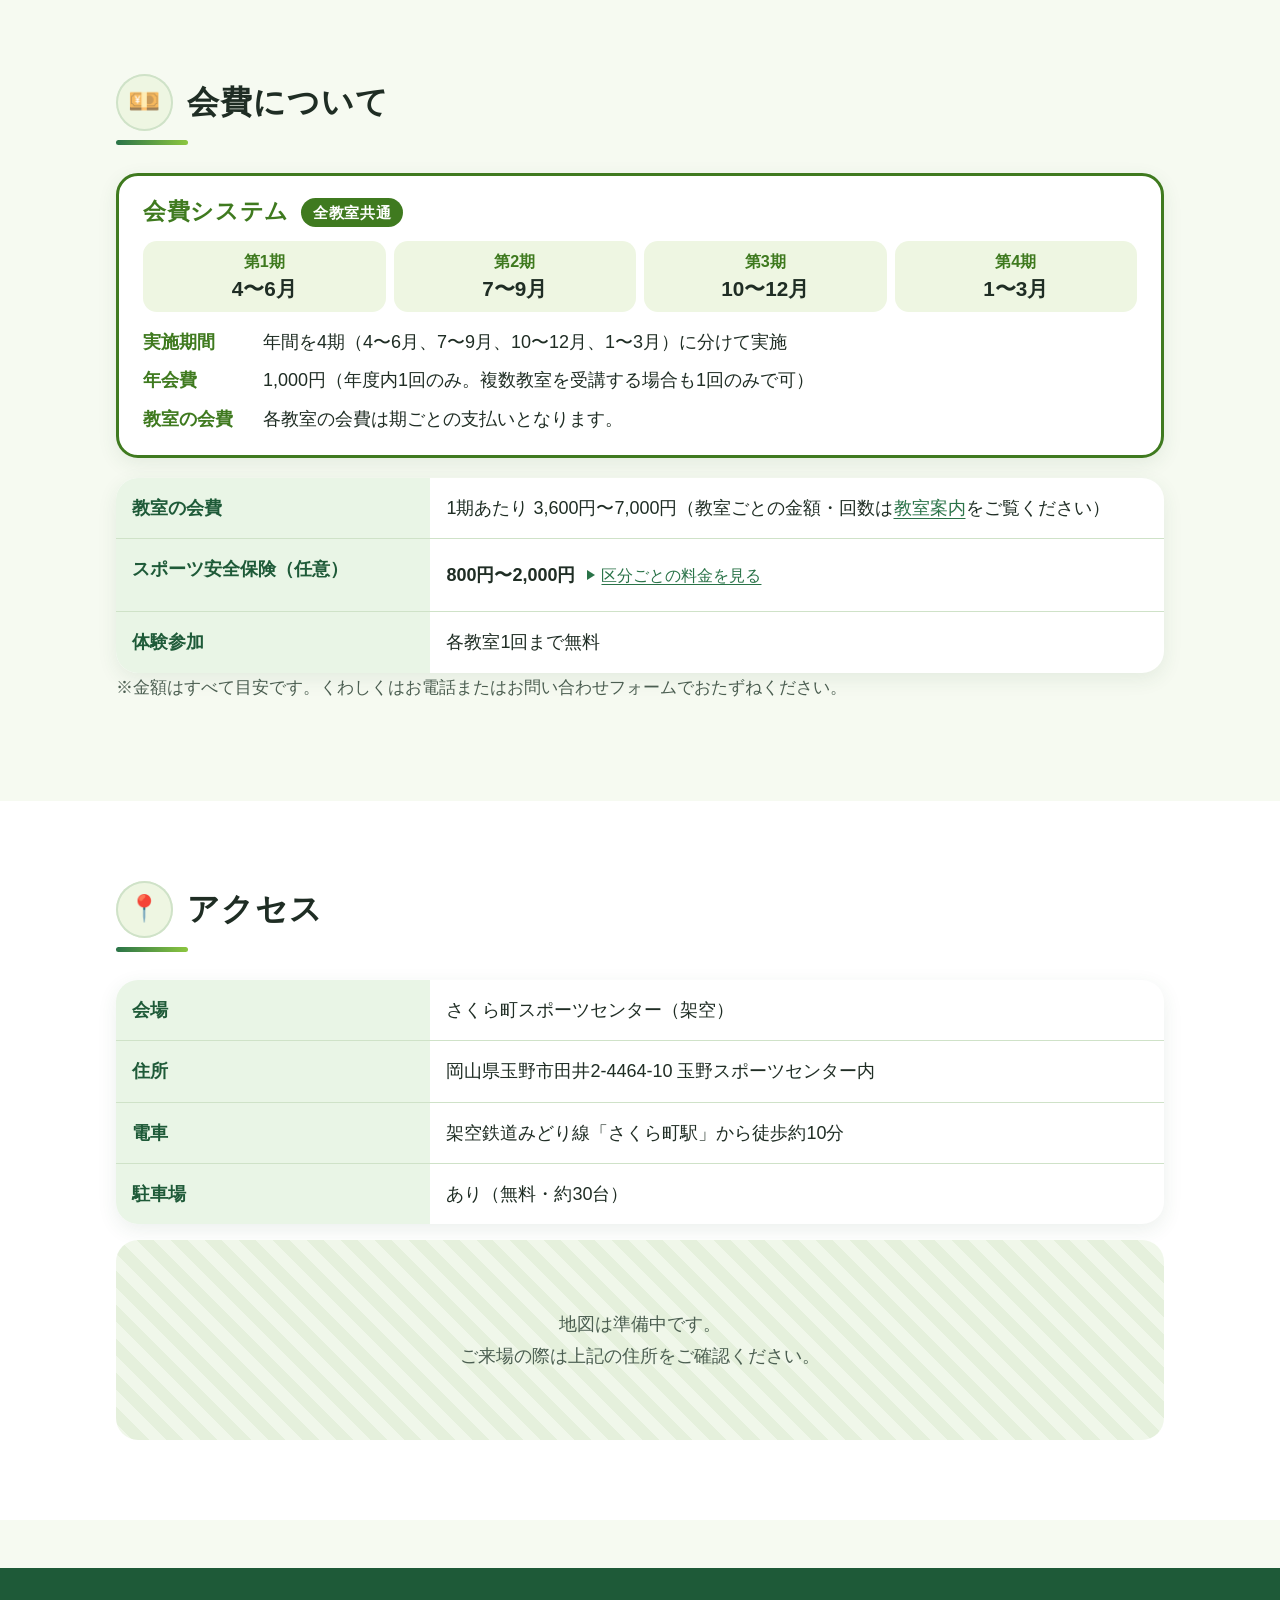
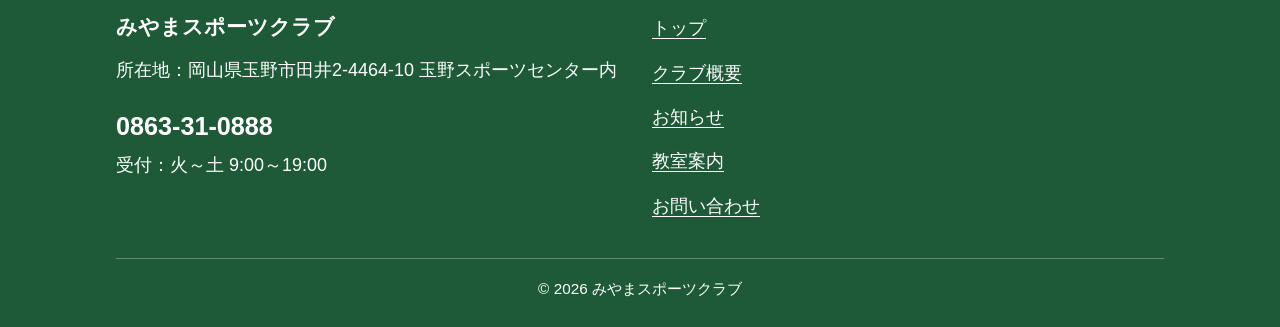
==== commit 067982a9: "クラブ名・電話番号・受付時間・所在地をみやまスポーツクラブの本番情報に置き換え Co-Authored-By: Claude Opus 5.5 <noreply@anthropic.com>" ====
--- a/about.html
+++ b/about.html
@@ -4,7 +4,7 @@
   <meta charset="UTF-8">
   <meta name="viewport" content="width=device-width, initial-scale=1">
   <meta name="description" content="クラブの概要・理念・会費の目安・アクセスをご案内します。">
-  <title>クラブ概要｜あおぞら総合型地域スポーツクラブ</title>
+  <title>クラブ概要｜みやまスポーツクラブ</title>
   <link rel="stylesheet" href="./css/style.css">
 </head>
 <body data-page="about" data-page-title="クラブ概要">
@@ -14,11 +14,11 @@
     <div class="container site-header__inner">
       <a class="brand" href="./index.html">
         <span class="brand__mark" aria-hidden="true"><svg viewBox="0 0 24 24" width="26" height="26"><circle cx="12" cy="12" r="5" fill="#fff"/><path d="M12 2v3M12 19v3M2 12h3M19 12h3M4.9 4.9 7 7M17 17l2.1 2.1M4.9 19.1 7 17M17 7l2.1-2.1" stroke="#fff" stroke-width="2" stroke-linecap="round"/></svg></span>
-        <span class="brand__name" data-config="clubName">あおぞら総合型地域スポーツクラブ</span>
+        <span class="brand__name" data-config="clubName">みやまスポーツクラブ</span>
       </a>
-      <a class="header-tel" href="tel:0000000000" data-tel-link>
-        <span class="header-tel__number">電話 <span data-config="tel">000-000-0000</span></span>
-        <span class="header-tel__hours" data-config="telHours">受付：火〜土 9:00〜17:00</span>
+      <a class="header-tel" href="tel:0863310888" data-tel-link>
+        <span class="header-tel__number">電話 <span data-config="tel">0863-31-0888</span></span>
+        <span class="header-tel__hours" data-config="telHours">受付：火～土 9:00～19:00</span>
       </a>
     </div>
     <nav class="site-nav" aria-label="メインメニュー">
@@ -46,13 +46,13 @@
         <p>総合型地域スポーツクラブは、地域の住民が主体となって運営する、多世代・多種目・多志向のスポーツクラブです。子どもから高齢の方まで、競技志向の方も健康づくりが目的の方も、それぞれのペースで参加できます。</p>
         <table class="info-table">
           <tbody>
-            <tr><th scope="row">名称</th><td data-config="clubName">あおぞら総合型地域スポーツクラブ</td></tr>
+            <tr><th scope="row">名称</th><td data-config="clubName">みやまスポーツクラブ</td></tr>
             <tr><th scope="row">設立</th><td>2015年（架空）</td></tr>
             <tr><th scope="row">活動拠点</th><td data-config="venue">さくら町スポーツセンター（架空）</td></tr>
-            <tr><th scope="row">所在地</th><td data-config="address">架空県みどり市さくら町1-2-3</td></tr>
+            <tr><th scope="row">所在地</th><td data-config="address">岡山県玉野市田井2-4464-10 玉野スポーツセンター内</td></tr>
             <tr><th scope="row">会員数</th><td>約300名（幼児〜80代）</td></tr>
             <tr><th scope="row">教室数</th><td>7教室（<a href="./classes.html">教室案内</a>）</td></tr>
-            <tr><th scope="row">電話</th><td><a href="tel:0000000000" data-tel-link><span data-config="tel">000-000-0000</span></a>（<span data-config="telHours">受付：火〜土 9:00〜17:00</span>）</td></tr>
+            <tr><th scope="row">電話</th><td><a href="tel:0863310888" data-tel-link><span data-config="tel">0863-31-0888</span></a>（<span data-config="telHours">受付：火～土 9:00～19:00</span>）</td></tr>
           </tbody>
         </table>
       </div>
@@ -84,7 +84,7 @@
         <table class="info-table">
           <tbody>
             <tr><th scope="row">会場</th><td data-config="venue">さくら町スポーツセンター（架空）</td></tr>
-            <tr><th scope="row">住所</th><td data-config="address">架空県みどり市さくら町1-2-3</td></tr>
+            <tr><th scope="row">住所</th><td data-config="address">岡山県玉野市田井2-4464-10 玉野スポーツセンター内</td></tr>
             <tr><th scope="row">電車</th><td data-config="access">架空鉄道みどり線「さくら町駅」から徒歩約10分</td></tr>
             <tr><th scope="row">駐車場</th><td>あり（無料・約30台）</td></tr>
           </tbody>
@@ -98,9 +98,9 @@
     <div class="container">
       <div class="site-footer__grid">
         <div>
-          <p class="site-footer__name" data-config="clubName">あおぞら総合型地域スポーツクラブ</p>
-          <p>所在地：<span data-config="address">架空県みどり市さくら町1-2-3</span></p>
-          <p><a class="site-footer__tel" href="tel:0000000000" data-tel-link><span data-config="tel">000-000-0000</span></a><br><span data-config="telHours">受付：火〜土 9:00〜17:00</span></p>
+          <p class="site-footer__name" data-config="clubName">みやまスポーツクラブ</p>
+          <p>所在地：<span data-config="address">岡山県玉野市田井2-4464-10 玉野スポーツセンター内</span></p>
+          <p><a class="site-footer__tel" href="tel:0863310888" data-tel-link><span data-config="tel">0863-31-0888</span></a><br><span data-config="telHours">受付：火～土 9:00～19:00</span></p>
         </div>
         <nav aria-label="フッターメニュー">
           <ul class="footer-nav">
@@ -112,12 +112,12 @@
           </ul>
         </nav>
       </div>
-      <p class="copyright">&copy; <span data-config="copyrightYear">2026</span> <span data-config="clubName">あおぞら総合型地域スポーツクラブ</span></p>
+      <p class="copyright">&copy; <span data-config="copyrightYear">2026</span> <span data-config="clubName">みやまスポーツクラブ</span></p>
     </div>
   </footer>
 
   <nav class="mobile-cta" aria-label="お問い合わせ">
-    <a class="button button--primary" href="tel:0000000000" data-tel-link>電話する</a>
+    <a class="button button--primary" href="tel:0863310888" data-tel-link>電話する</a>
     <a class="button button--accent" href="./contact.html">Webで申込</a>
   </nav>
 
--- a/css/style.css
+++ b/css/style.css
@@ -1,5 +1,5 @@
 /* =========================================================
-   あおぞら総合型地域スポーツクラブ 共通スタイル
+   みやまスポーツクラブ 共通スタイル
    方針：大きめの文字・十分なコントラスト・広いタップ領域
    配色：芝生や木々を思わせるフォレストグリーン＋若草色
    ========================================================= */
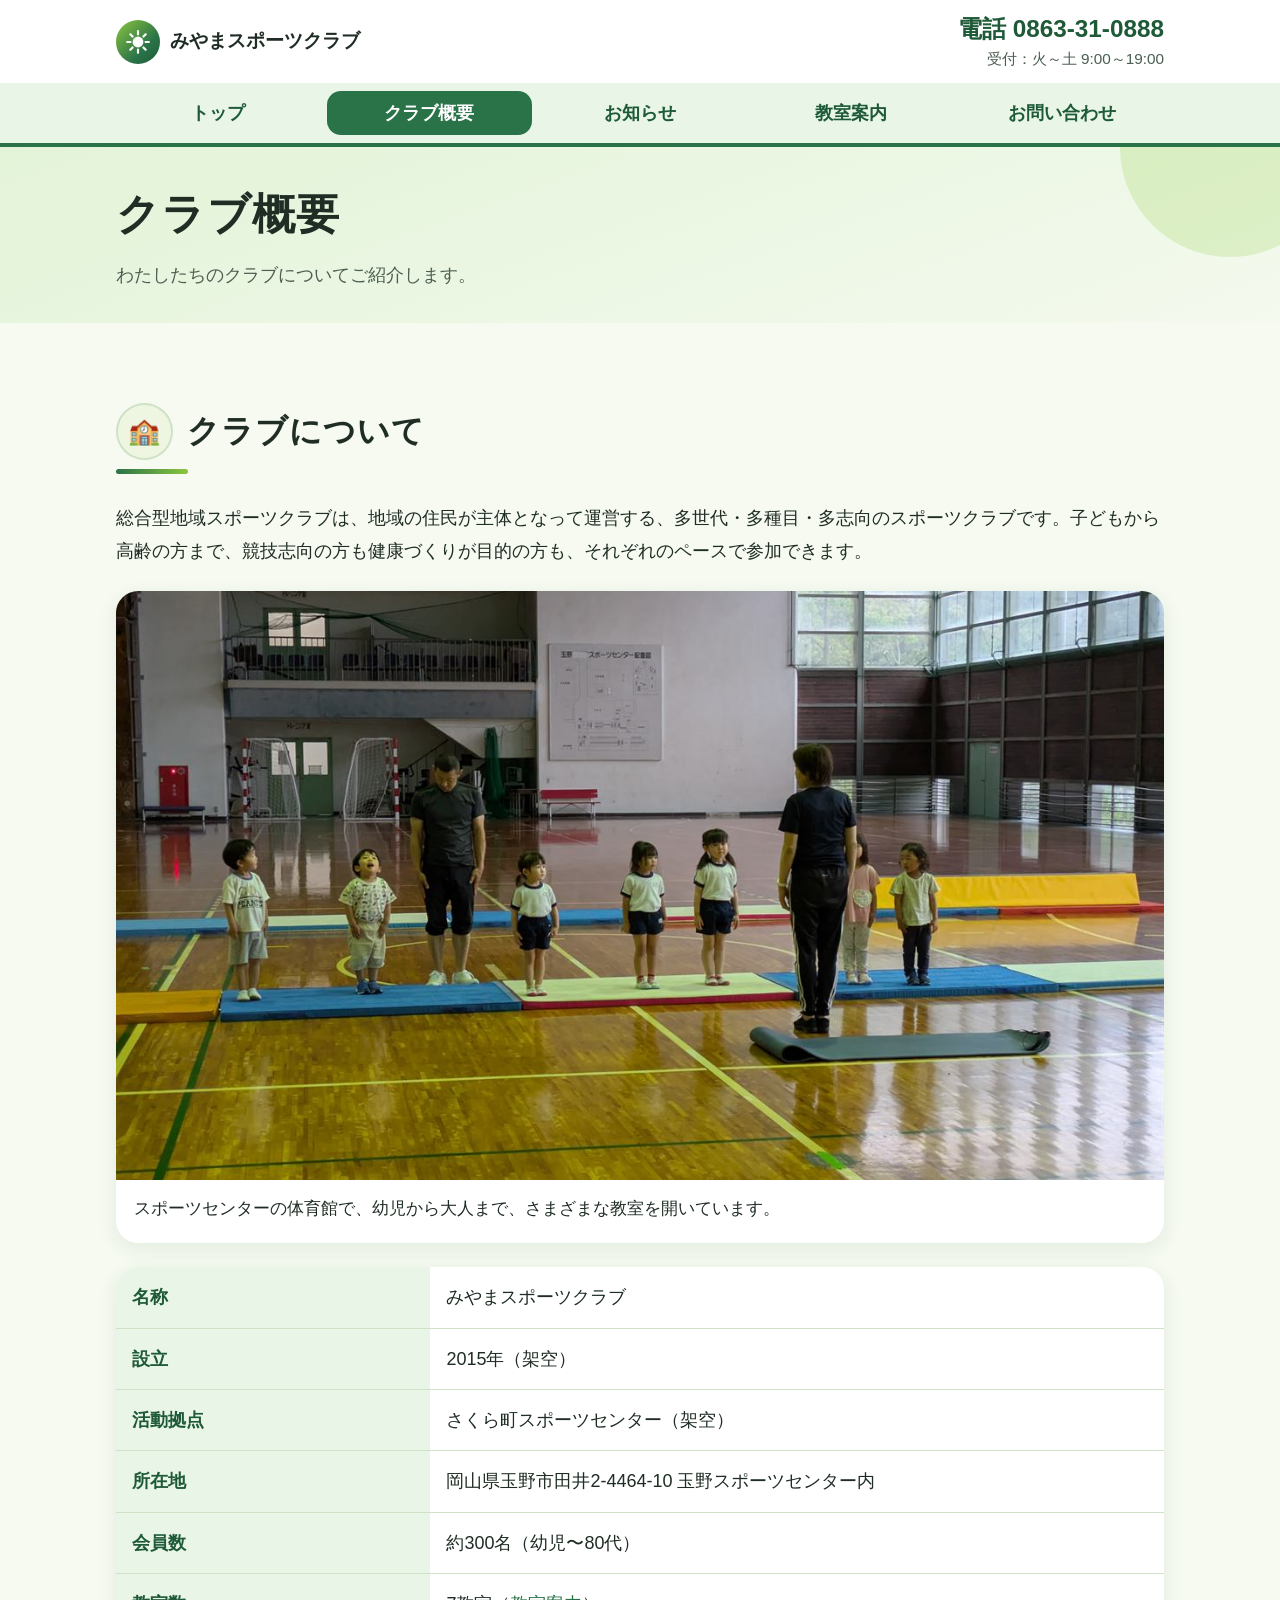
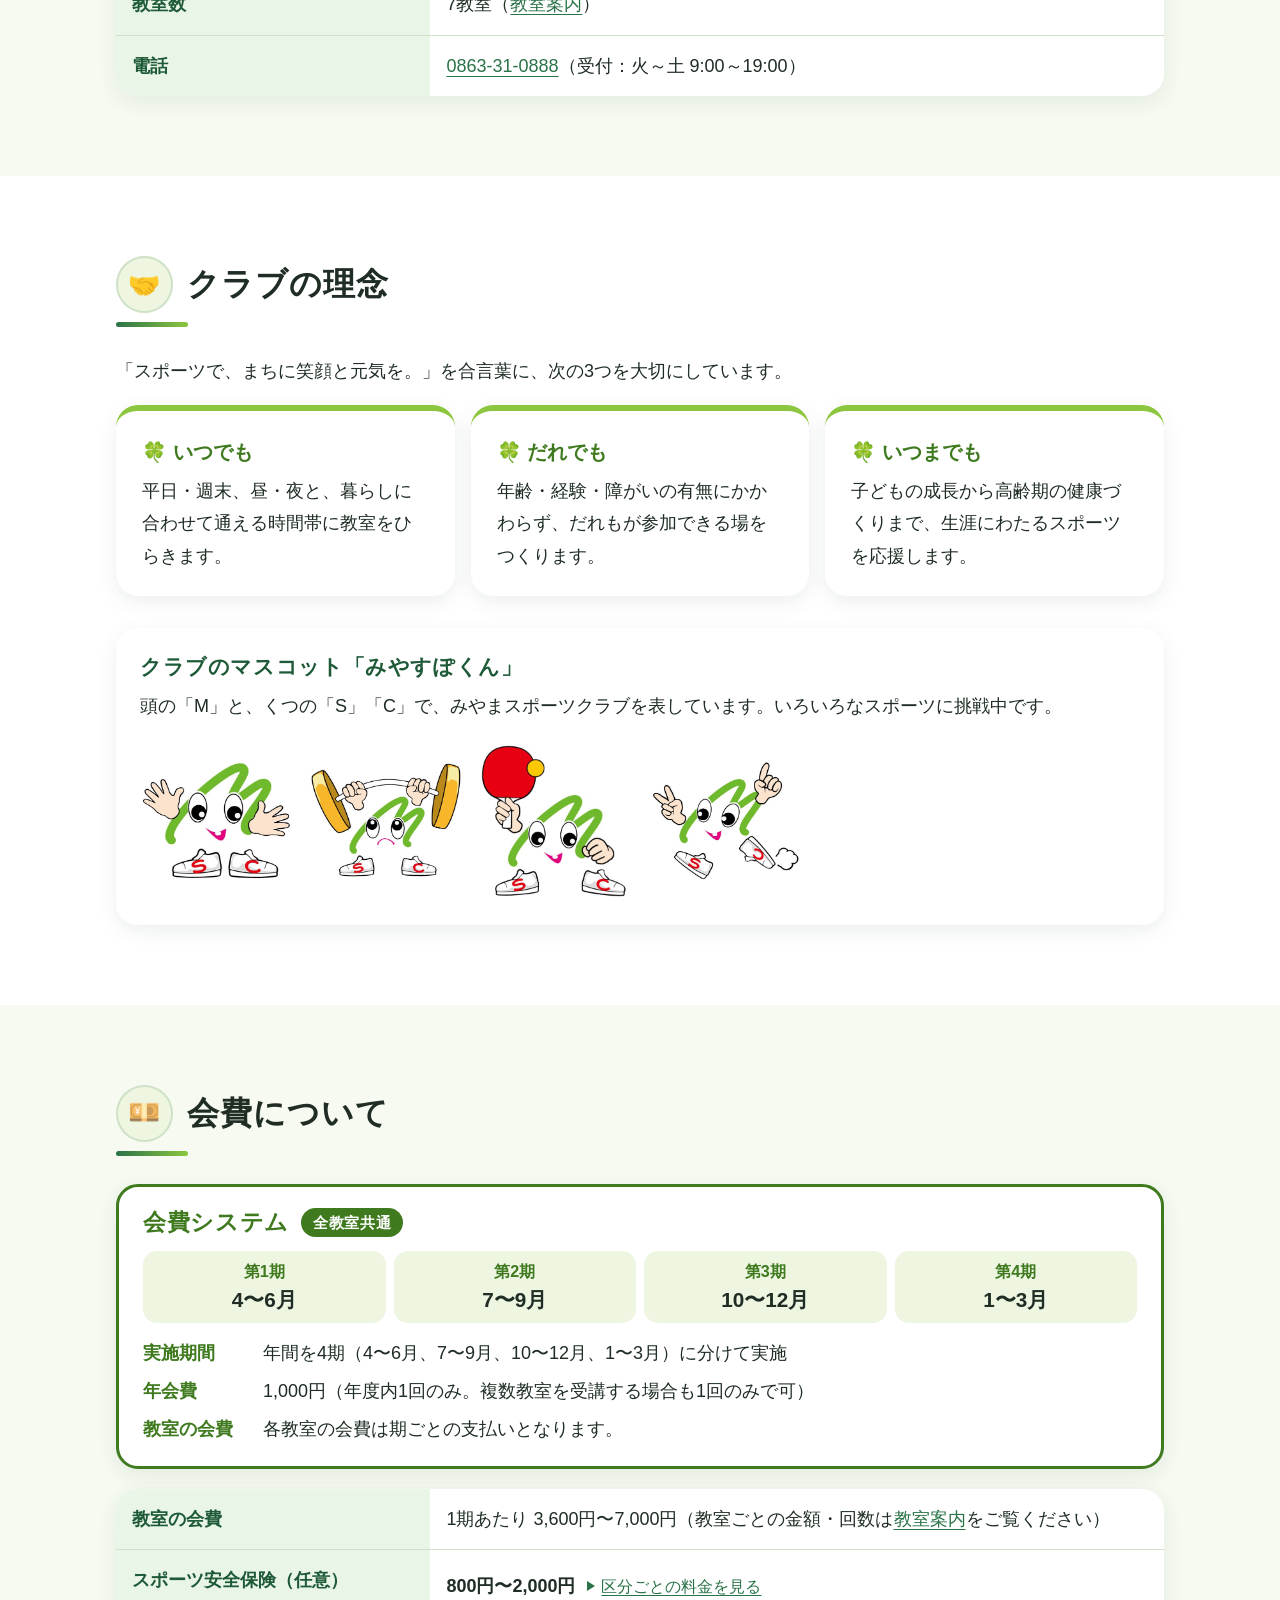
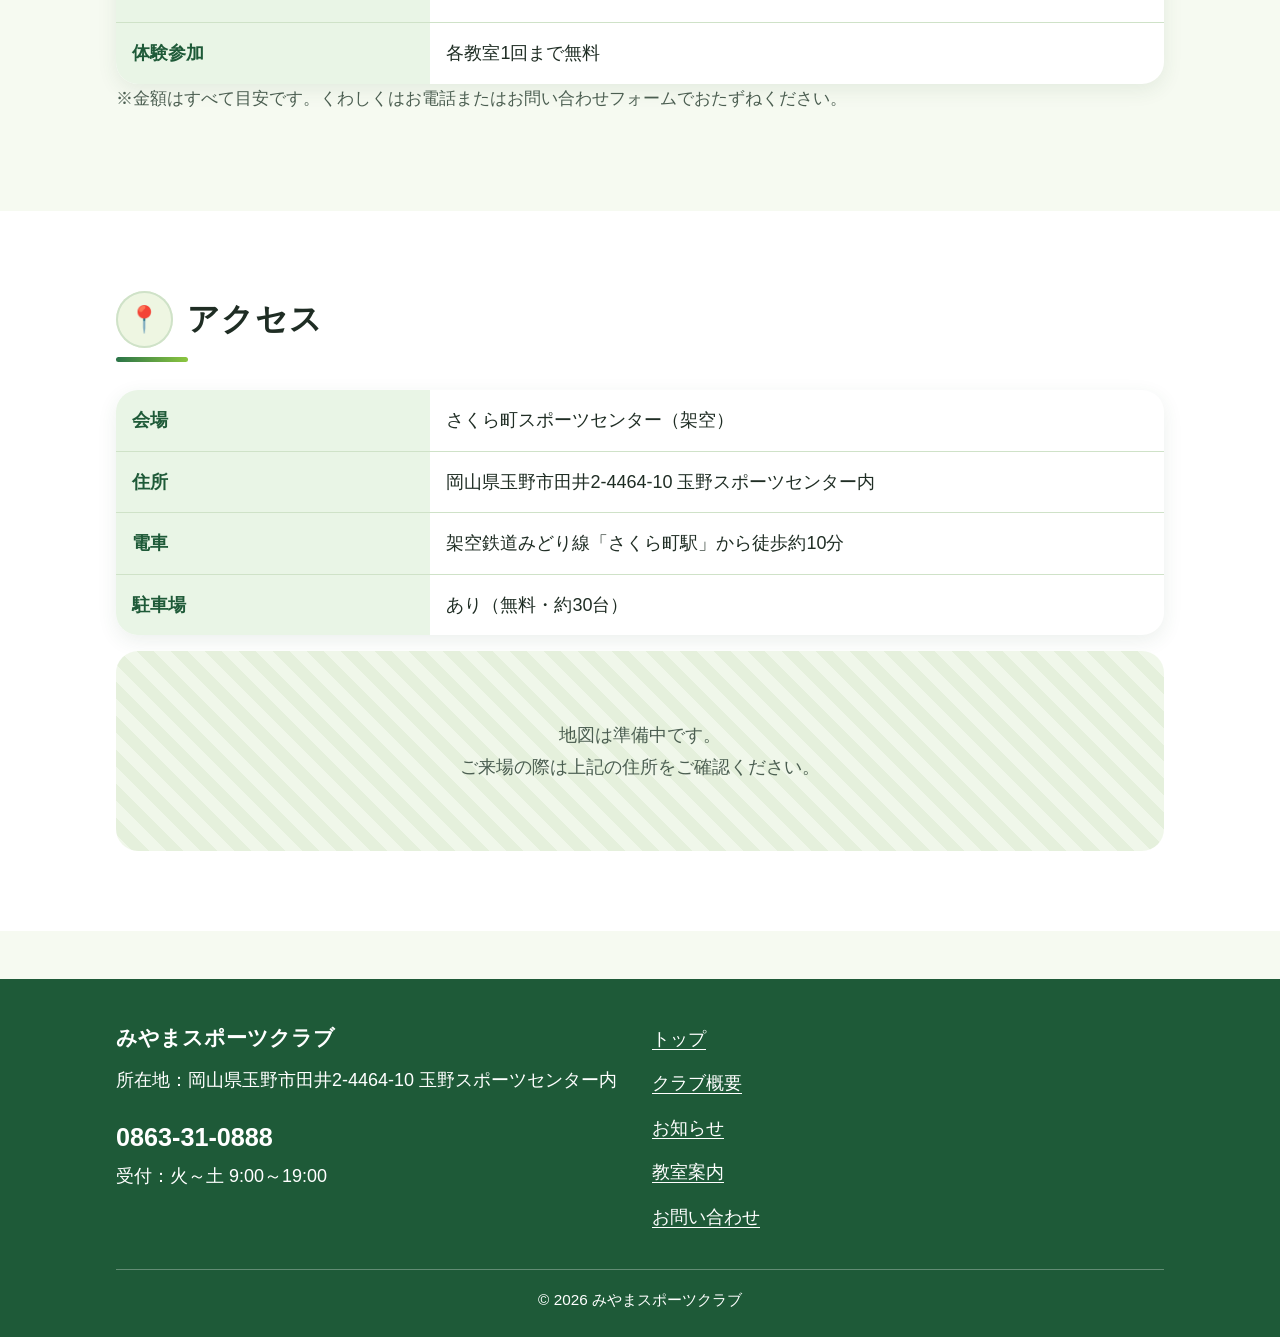
==== commit e1dee0ae: "サイトの画像を本番写真に差し替え（トップのメインビジュアル・活動のようす、教室カードの写真、クラブ概要の写真とマスコット紹介） Co-Authored-By: Claude Opus 5.5 <nor" ====
--- a/about.html
+++ b/about.html
@@ -44,6 +44,7 @@
       <div class="container">
         <div class="section__header"><h2 id="outline-heading">クラブについて</h2></div>
         <p>総合型地域スポーツクラブは、地域の住民が主体となって運営する、多世代・多種目・多志向のスポーツクラブです。子どもから高齢の方まで、競技志向の方も健康づくりが目的の方も、それぞれのペースで参加できます。</p>
+        <figure class="photo-card photo-card--wide"><img src="./images/about-gym.jpg" alt="スポーツセンターの体育館で、コーチの前に並んでお話を聞く子どもたち" width="1200" height="901" loading="lazy"><figcaption>スポーツセンターの体育館で、幼児から大人まで、さまざまな教室を開いています。</figcaption></figure>
         <table class="info-table">
           <tbody>
             <tr><th scope="row">名称</th><td data-config="clubName">みやまスポーツクラブ</td></tr>
@@ -67,6 +68,16 @@
           <li><strong>だれでも</strong>年齢・経験・障がいの有無にかかわらず、だれもが参加できる場をつくります。</li>
           <li><strong>いつまでも</strong>子どもの成長から高齢期の健康づくりまで、生涯にわたるスポーツを応援します。</li>
         </ul>
+        <div class="mascot">
+          <h3 class="mascot__title">クラブのマスコット「みやすぽくん」</h3>
+          <p>頭の「M」と、くつの「S」「C」で、みやまスポーツクラブを表しています。いろいろなスポーツに挑戦中です。</p>
+          <ul class="mascot__list">
+            <li><img src="./images/mascot-wave.jpg" alt="両手をふってあいさつする、みやすぽくん" width="480" height="371" loading="lazy"></li>
+            <li><img src="./images/mascot-lift.jpg" alt="バーベルを持ち上げる、みやすぽくん" width="480" height="365" loading="lazy"></li>
+            <li><img src="./images/mascot-table-tennis.jpg" alt="卓球のラケットを持つ、みやすぽくん" width="455" height="480" loading="lazy"></li>
+            <li><img src="./images/mascot-run.jpg" alt="ピースをしながら元気に走る、みやすぽくん" width="480" height="381" loading="lazy"></li>
+          </ul>
+        </div>
       </div>
     </section>
 
--- a/css/style.css
+++ b/css/style.css
@@ -287,6 +287,22 @@
 .class-session { padding: 10px 14px; border: 2px solid var(--color-primary-soft); border-radius: var(--radius-small); }
 .class-session__title { margin: 0 0 4px; font-weight: 700; color: var(--color-primary-dark); }
 .class-card .button { margin-top: auto; }
+.class-card__photo { display: block; width: 100%; aspect-ratio: 16 / 10; object-fit: cover; border-radius: var(--radius-small); background: var(--color-green-soft); }
+
+/* 活動写真：画像が読み込めないときは淡い緑の枠が見える */
+.photo-gallery { list-style: none; margin: 24px 0 0; padding: 0; display: grid; gap: 24px; grid-template-columns: repeat(auto-fill, minmax(min(100%, 240px), 1fr)); }
+.photo-card { margin: 0; overflow: hidden; background: var(--color-surface); border-radius: var(--radius); box-shadow: var(--shadow); }
+.photo-card img { display: block; width: 100%; height: auto; aspect-ratio: 4 / 3; object-fit: cover; background: var(--color-green-soft); }
+.photo-card figcaption { padding: 14px 18px 18px; font-size: 0.95rem; }
+.photo-card figcaption strong { display: block; margin-bottom: 2px; color: var(--color-primary-dark); }
+.photo-card--wide { margin: 24px 0; }
+.photo-card--wide img { aspect-ratio: 16 / 9; }
+
+/* マスコット紹介：イラストは白背景のため白いカードにのせる */
+.mascot { margin-top: 32px; padding: 24px; background: var(--color-surface); border-radius: var(--radius); box-shadow: var(--shadow); }
+.mascot__title { margin: 0 0 8px; color: var(--color-primary-dark); }
+.mascot__list { list-style: none; margin: 16px 0 0; padding: 0; display: grid; gap: 16px; grid-template-columns: repeat(auto-fill, minmax(min(100%, 140px), 1fr)); align-items: center; }
+.mascot__list img { display: block; width: 100%; height: auto; max-height: 160px; object-fit: contain; }
 
 /* ---------- 会費システム（全教室共通） ---------- */
 
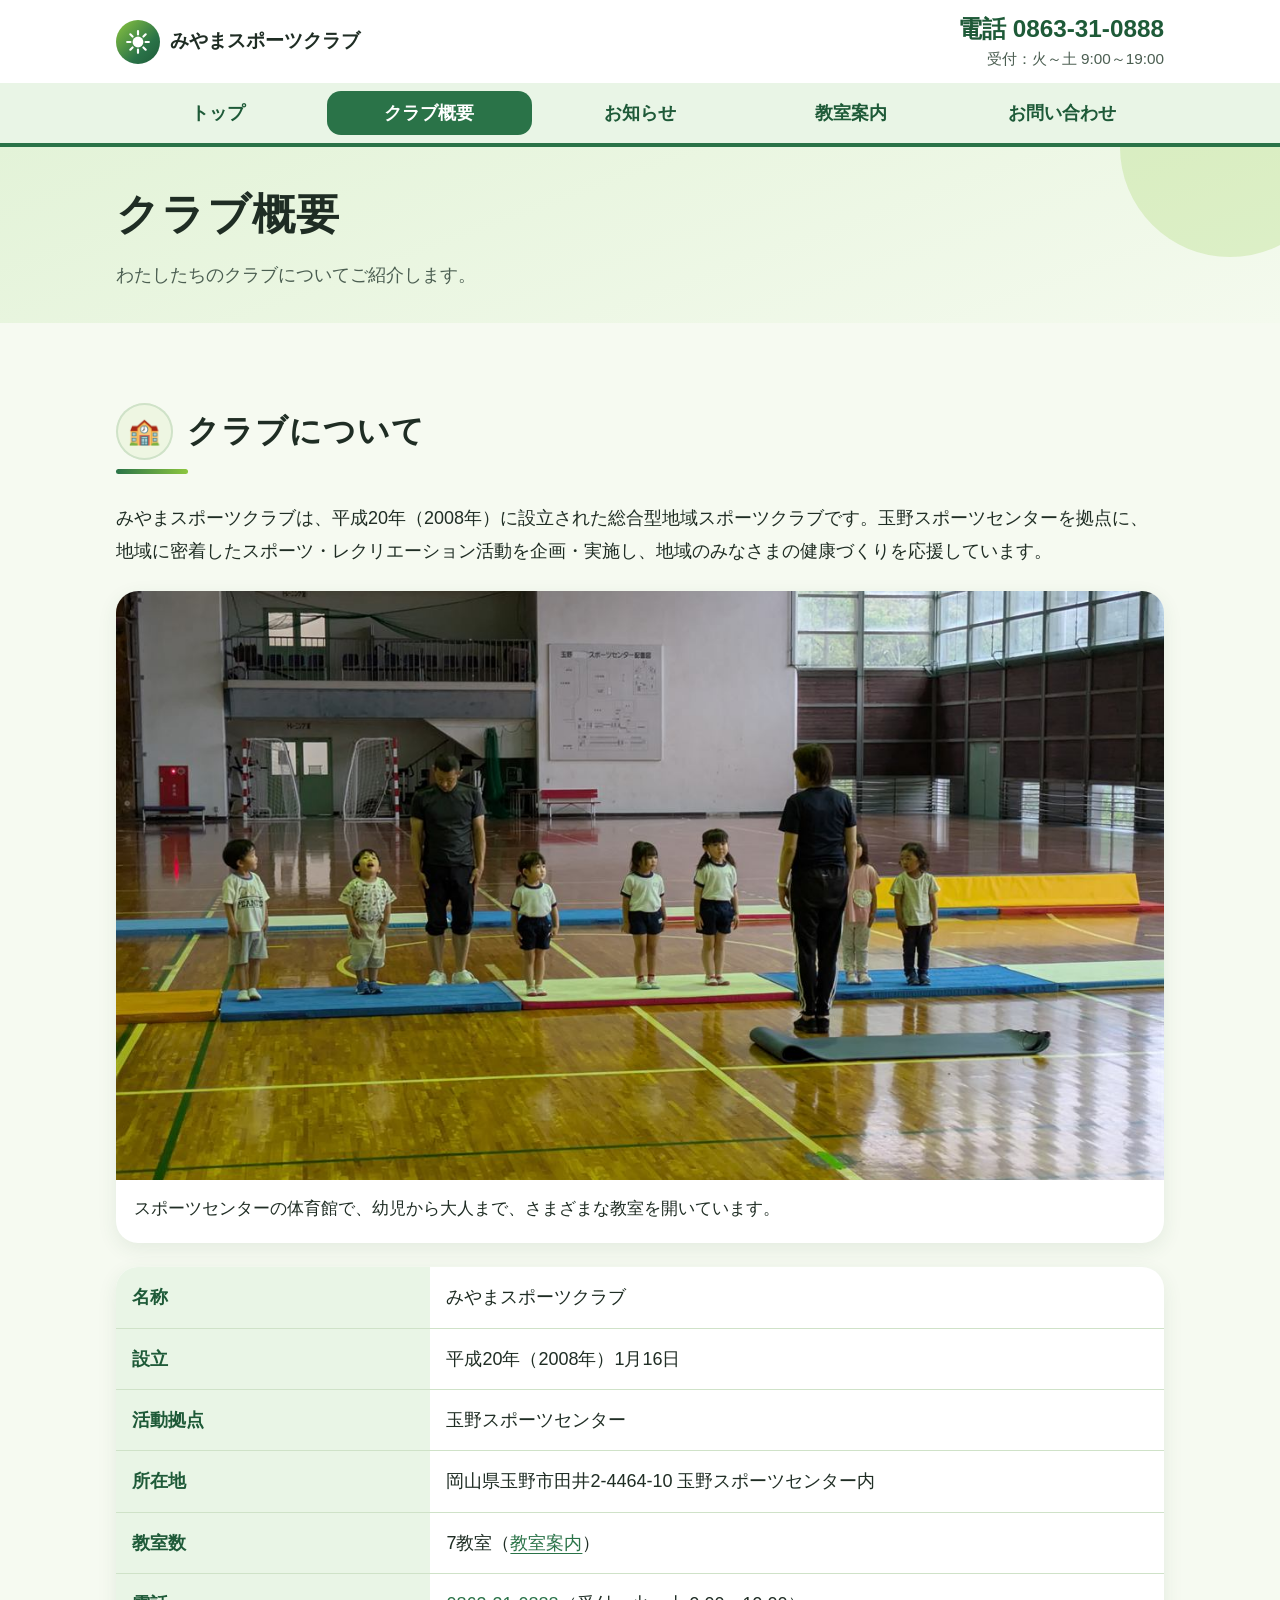
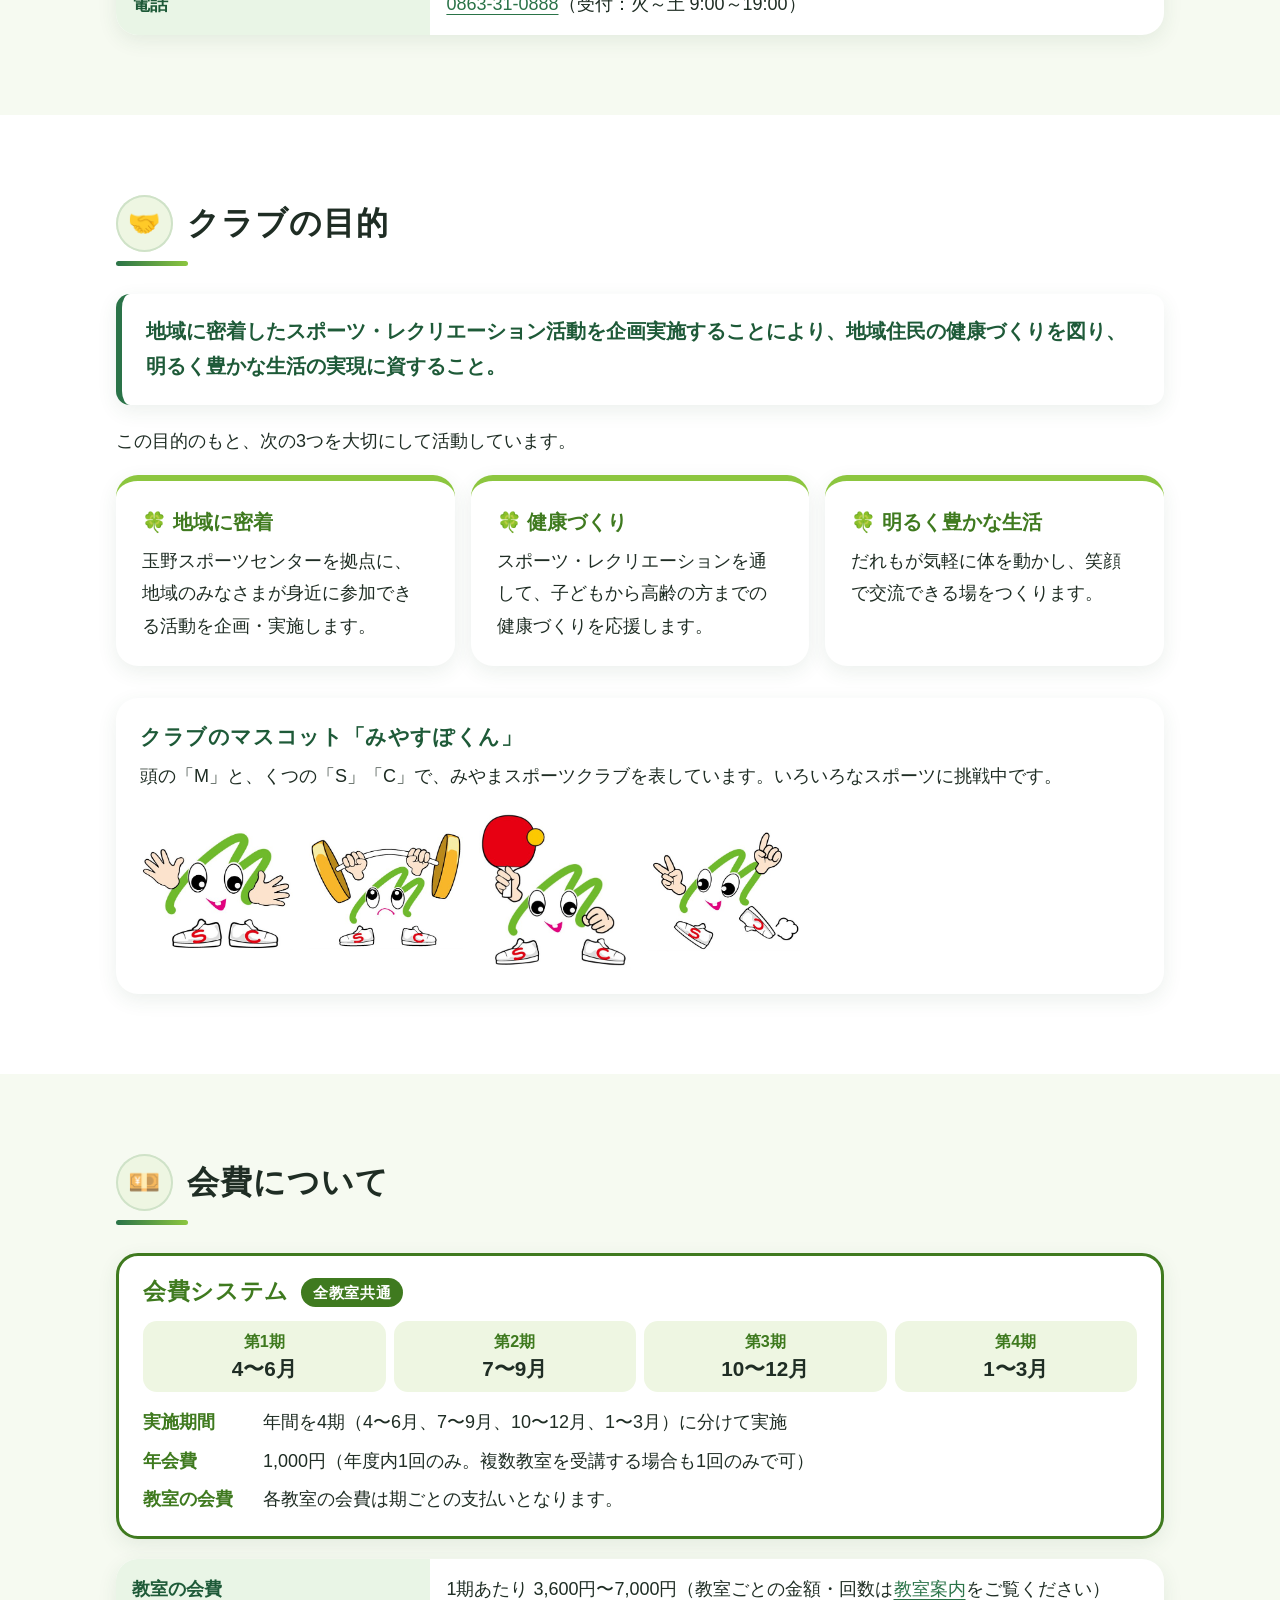
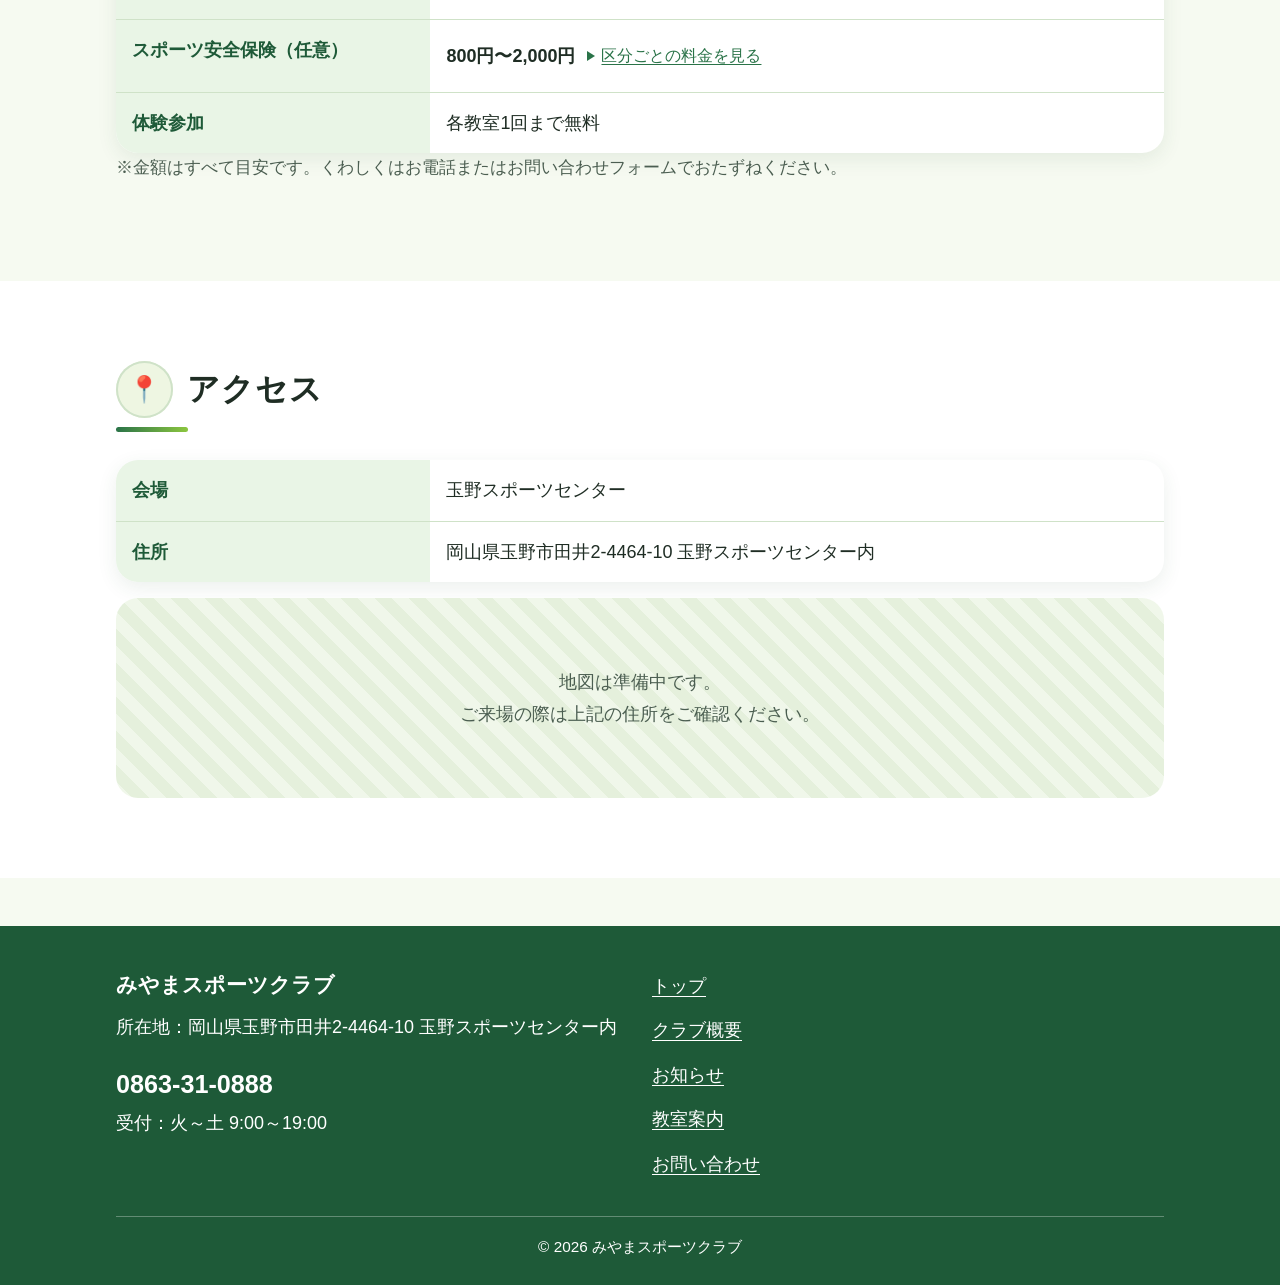
==== commit a241f1e6: "トップのキャッチコピー・紹介文とクラブ概要（設立・活動拠点・目的）を本番の内容に書き換え、架空の会員数・交通案内・駐車場を削除 Co-Authored-By: Claude Opus 5.5 <nor" ====
--- a/about.html
+++ b/about.html
@@ -3,7 +3,7 @@
 <head>
   <meta charset="UTF-8">
   <meta name="viewport" content="width=device-width, initial-scale=1">
-  <meta name="description" content="クラブの概要・理念・会費の目安・アクセスをご案内します。">
+  <meta name="description" content="みやまスポーツクラブの概要・目的・会費の目安・アクセスをご案内します。">
   <title>クラブ概要｜みやまスポーツクラブ</title>
   <link rel="stylesheet" href="./css/style.css">
 </head>
@@ -43,15 +43,14 @@
     <section class="section" aria-labelledby="outline-heading">
       <div class="container">
         <div class="section__header"><h2 id="outline-heading">クラブについて</h2></div>
-        <p>総合型地域スポーツクラブは、地域の住民が主体となって運営する、多世代・多種目・多志向のスポーツクラブです。子どもから高齢の方まで、競技志向の方も健康づくりが目的の方も、それぞれのペースで参加できます。</p>
+        <p><span data-config="clubName">みやまスポーツクラブ</span>は、平成20年（2008年）に設立された総合型地域スポーツクラブです。玉野スポーツセンターを拠点に、地域に密着したスポーツ・レクリエーション活動を企画・実施し、地域のみなさまの健康づくりを応援しています。</p>
         <figure class="photo-card photo-card--wide"><img src="./images/about-gym.jpg" alt="スポーツセンターの体育館で、コーチの前に並んでお話を聞く子どもたち" width="1200" height="901" loading="lazy"><figcaption>スポーツセンターの体育館で、幼児から大人まで、さまざまな教室を開いています。</figcaption></figure>
         <table class="info-table">
           <tbody>
             <tr><th scope="row">名称</th><td data-config="clubName">みやまスポーツクラブ</td></tr>
-            <tr><th scope="row">設立</th><td>2015年（架空）</td></tr>
-            <tr><th scope="row">活動拠点</th><td data-config="venue">さくら町スポーツセンター（架空）</td></tr>
+            <tr><th scope="row">設立</th><td>平成20年（2008年）1月16日</td></tr>
+            <tr><th scope="row">活動拠点</th><td data-config="venue">玉野スポーツセンター</td></tr>
             <tr><th scope="row">所在地</th><td data-config="address">岡山県玉野市田井2-4464-10 玉野スポーツセンター内</td></tr>
-            <tr><th scope="row">会員数</th><td>約300名（幼児〜80代）</td></tr>
             <tr><th scope="row">教室数</th><td>7教室（<a href="./classes.html">教室案内</a>）</td></tr>
             <tr><th scope="row">電話</th><td><a href="tel:0863310888" data-tel-link><span data-config="tel">0863-31-0888</span></a>（<span data-config="telHours">受付：火～土 9:00～19:00</span>）</td></tr>
           </tbody>
@@ -61,12 +60,13 @@
 
     <section class="section section--soft" aria-labelledby="principle-heading">
       <div class="container">
-        <div class="section__header"><h2 id="principle-heading">クラブの理念</h2></div>
-        <p>「スポーツで、まちに笑顔と元気を。」を合言葉に、次の3つを大切にしています。</p>
+        <div class="section__header"><h2 id="principle-heading">クラブの目的</h2></div>
+        <p class="purpose-statement">地域に密着したスポーツ・レクリエーション活動を企画実施することにより、地域住民の健康づくりを図り、明るく豊かな生活の実現に資すること。</p>
+        <p>この目的のもと、次の3つを大切にして活動しています。</p>
         <ul class="principles">
-          <li><strong>いつでも</strong>平日・週末、昼・夜と、暮らしに合わせて通える時間帯に教室をひらきます。</li>
-          <li><strong>だれでも</strong>年齢・経験・障がいの有無にかかわらず、だれもが参加できる場をつくります。</li>
-          <li><strong>いつまでも</strong>子どもの成長から高齢期の健康づくりまで、生涯にわたるスポーツを応援します。</li>
+          <li><strong>地域に密着</strong>玉野スポーツセンターを拠点に、地域のみなさまが身近に参加できる活動を企画・実施します。</li>
+          <li><strong>健康づくり</strong>スポーツ・レクリエーションを通して、子どもから高齢の方までの健康づくりを応援します。</li>
+          <li><strong>明るく豊かな生活</strong>だれもが気軽に体を動かし、笑顔で交流できる場をつくります。</li>
         </ul>
         <div class="mascot">
           <h3 class="mascot__title">クラブのマスコット「みやすぽくん」</h3>
@@ -94,10 +94,8 @@
         <div class="section__header"><h2 id="access-heading">アクセス</h2></div>
         <table class="info-table">
           <tbody>
-            <tr><th scope="row">会場</th><td data-config="venue">さくら町スポーツセンター（架空）</td></tr>
+            <tr><th scope="row">会場</th><td data-config="venue">玉野スポーツセンター</td></tr>
             <tr><th scope="row">住所</th><td data-config="address">岡山県玉野市田井2-4464-10 玉野スポーツセンター内</td></tr>
-            <tr><th scope="row">電車</th><td data-config="access">架空鉄道みどり線「さくら町駅」から徒歩約10分</td></tr>
-            <tr><th scope="row">駐車場</th><td>あり（無料・約30台）</td></tr>
           </tbody>
         </table>
         <div class="map-placeholder" role="img" aria-label="地図（準備中）">地図は準備中です。<br>ご来場の際は上記の住所をご確認ください。</div>
--- a/css/style.css
+++ b/css/style.css
@@ -382,6 +382,11 @@
   .info-table > tbody > tr > th { padding-bottom: 6px; border-bottom: none; }
 }
 
+/* クラブの目的（定款の文言）：引用のように左の線で強調する */
+.purpose-statement {
+  margin: 0 0 20px; padding: 20px 24px; background: var(--color-surface); border-left: 6px solid var(--color-primary);
+  border-radius: var(--radius-small); box-shadow: var(--shadow); font-size: 1.1rem; font-weight: 700; line-height: 1.8; color: var(--color-primary-dark);
+}
 .principles { list-style: none; margin: 0; padding: 0; display: grid; gap: 16px; grid-template-columns: repeat(auto-fit, minmax(min(100%, 240px), 1fr)); }
 .principles li { background: var(--color-surface); border-radius: var(--radius); box-shadow: var(--shadow); padding: 24px 26px; border-top: 6px solid var(--color-leaf); }
 .principles strong { display: block; font-size: 1.1rem; color: var(--color-green); margin-bottom: 4px; }
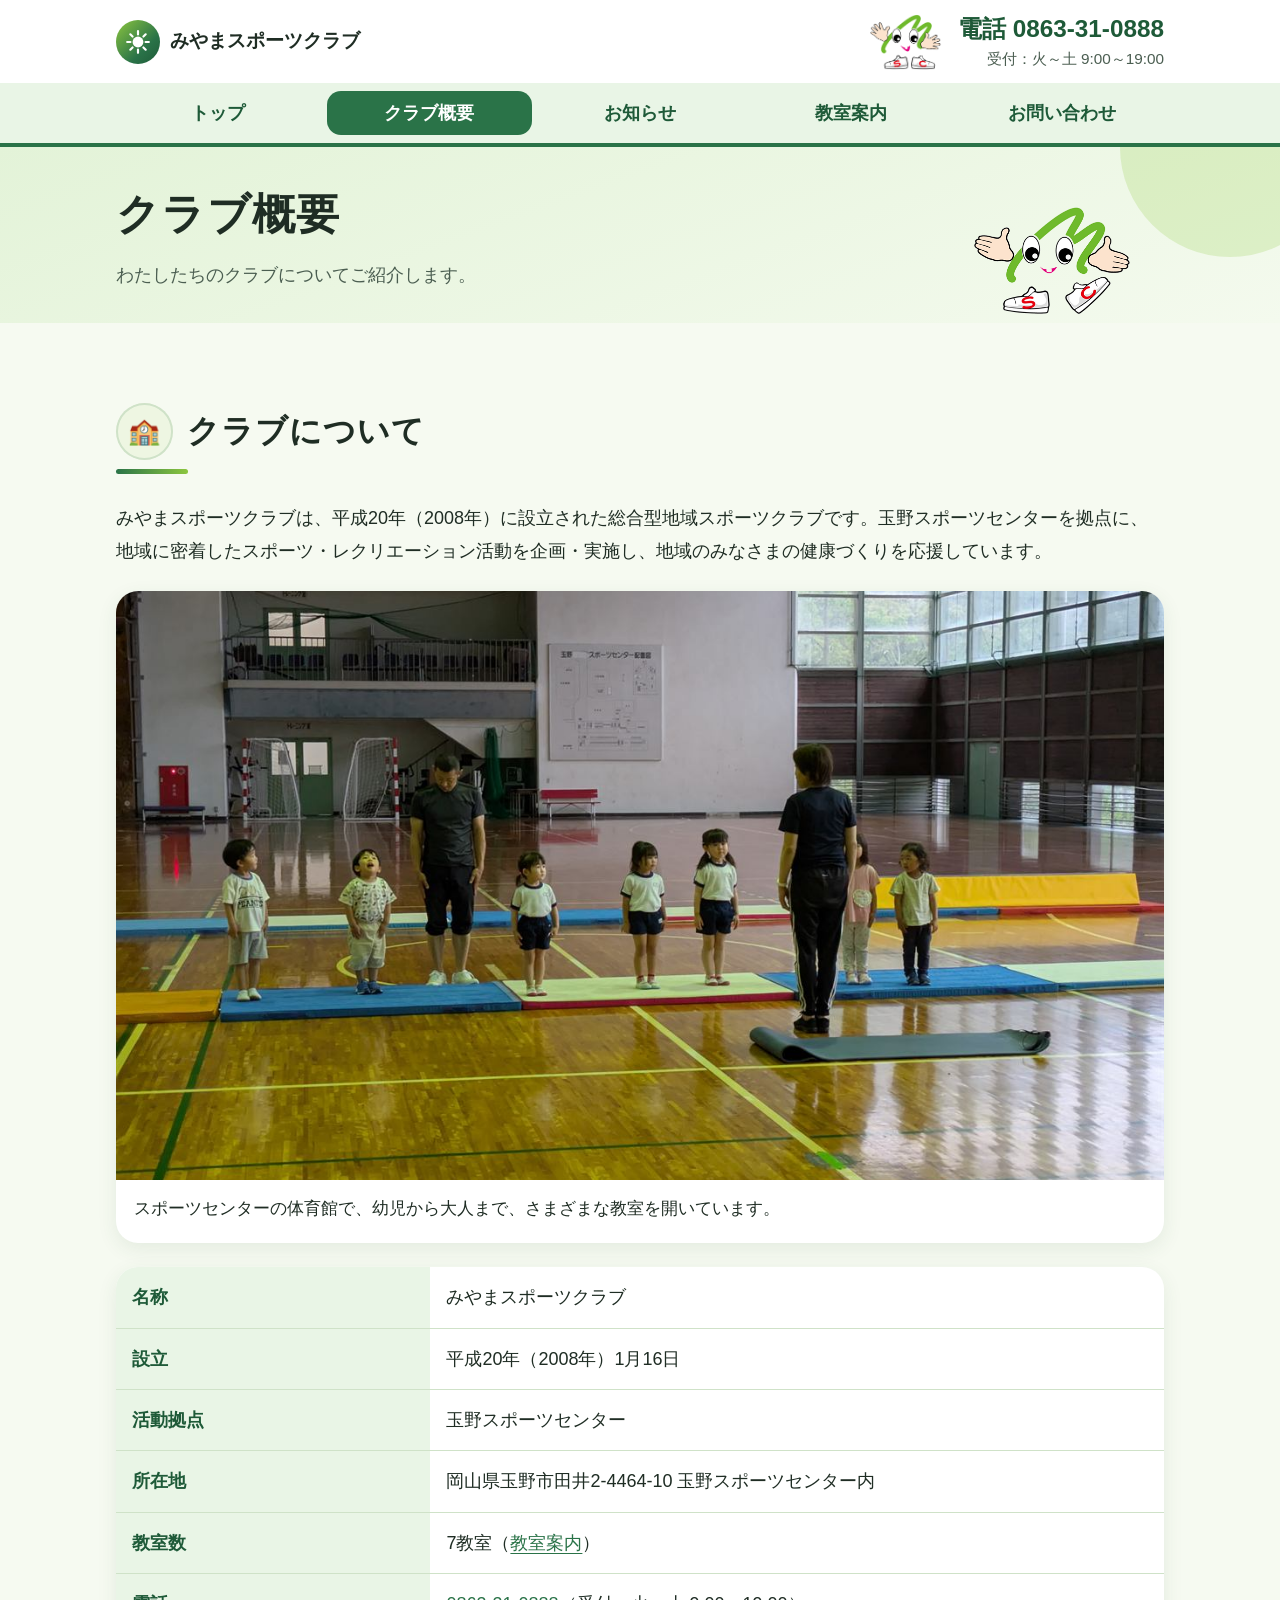
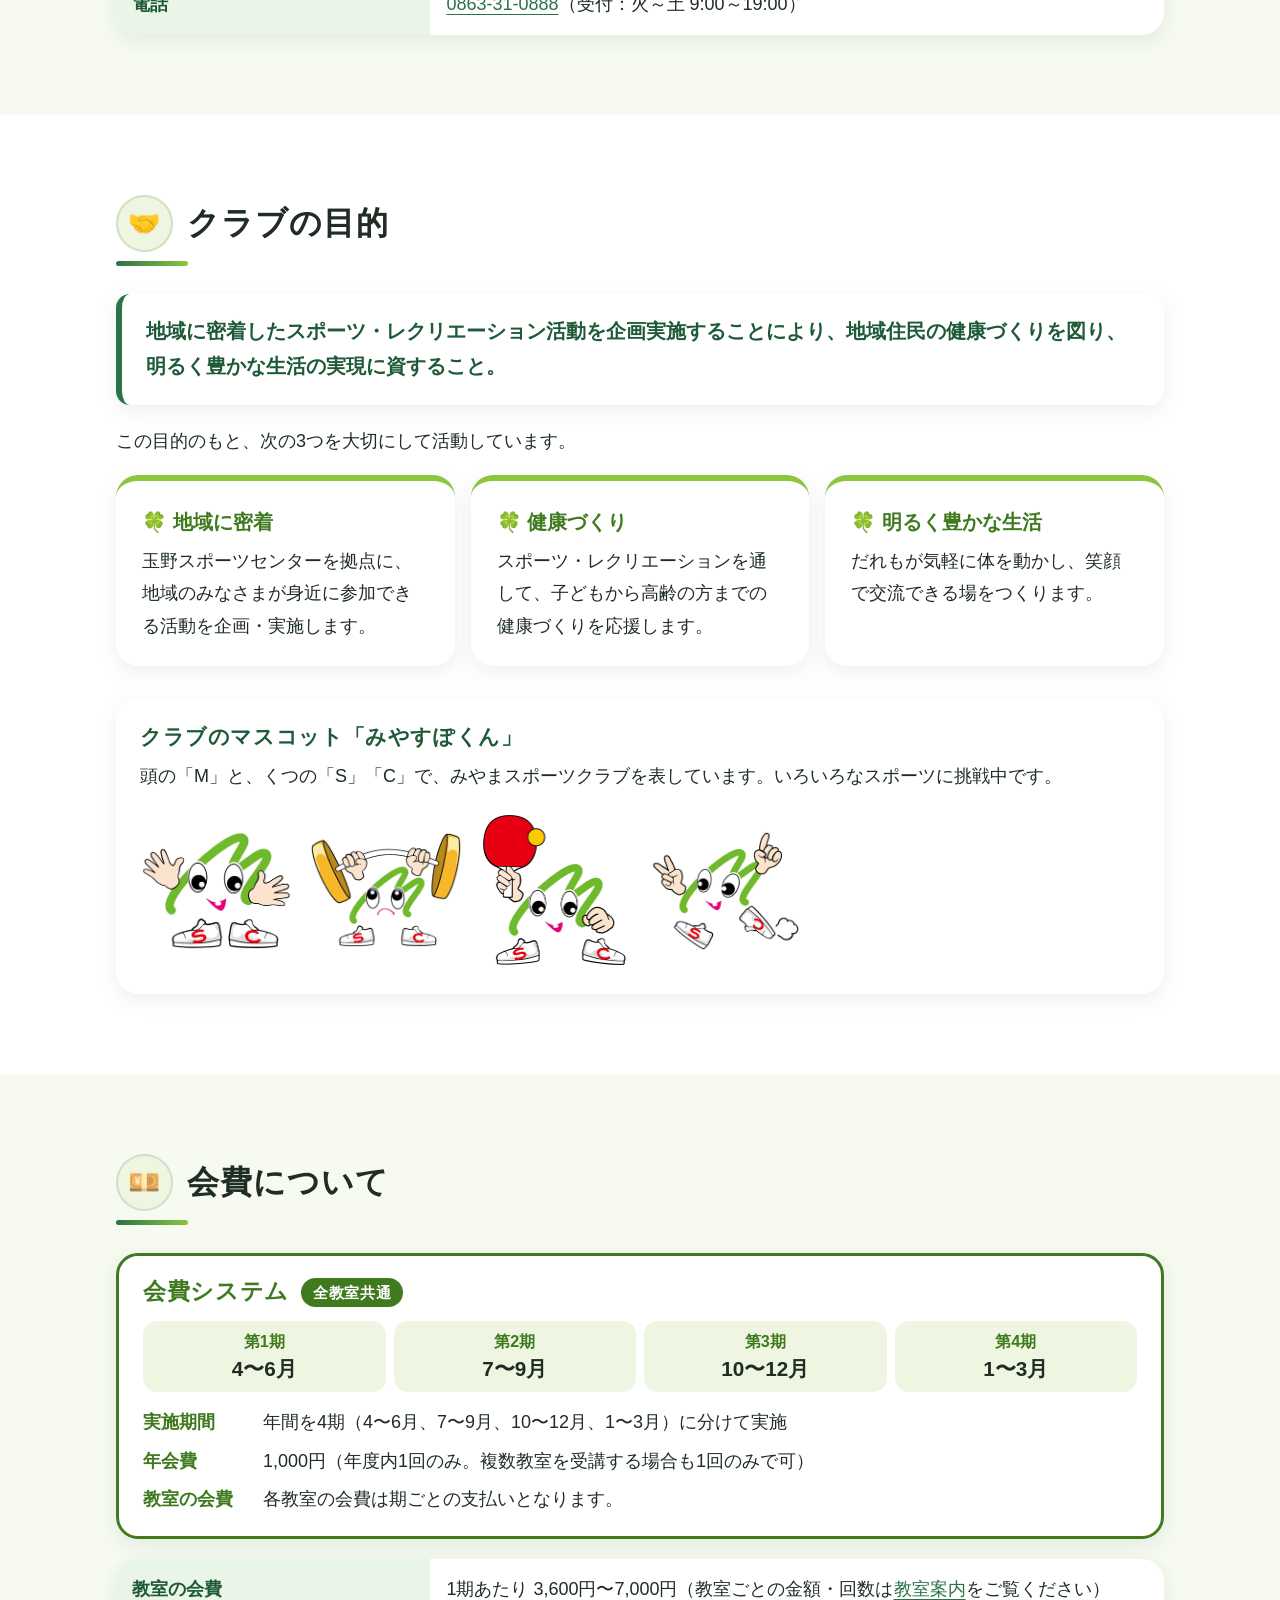
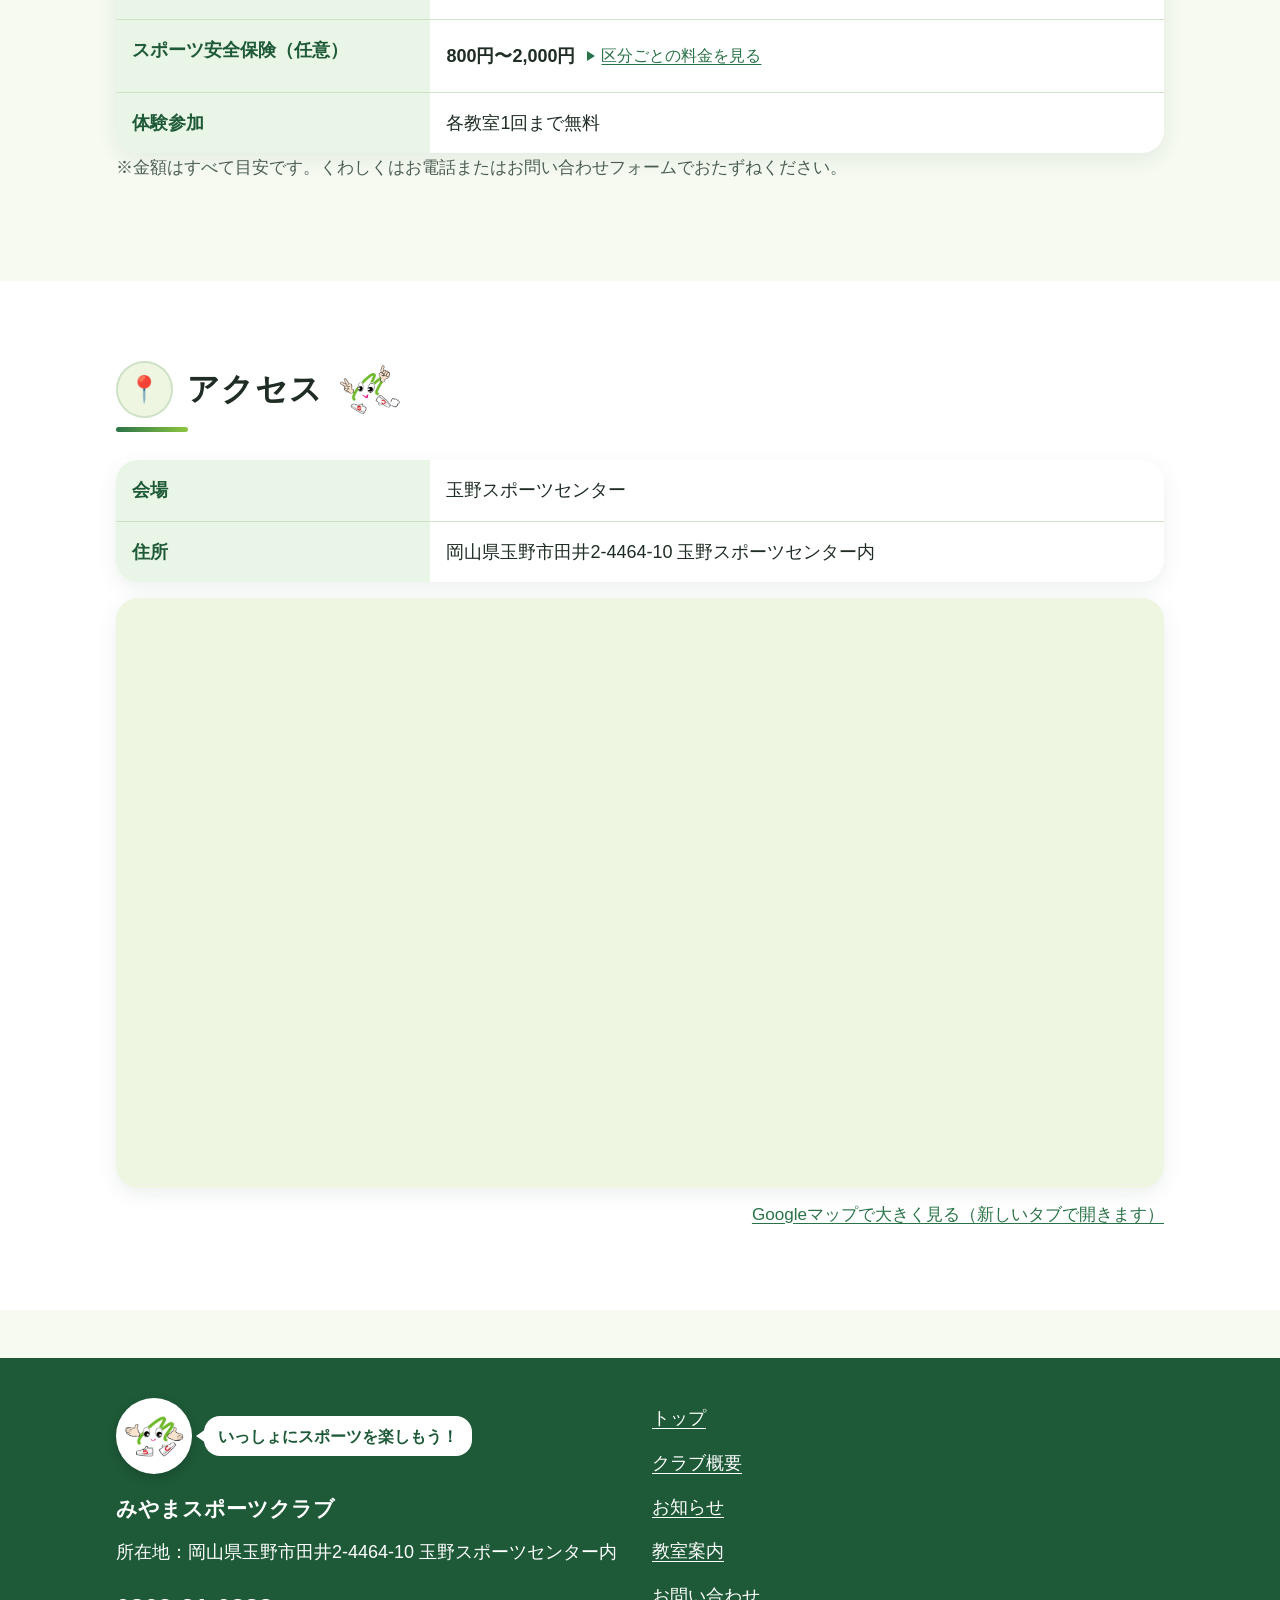
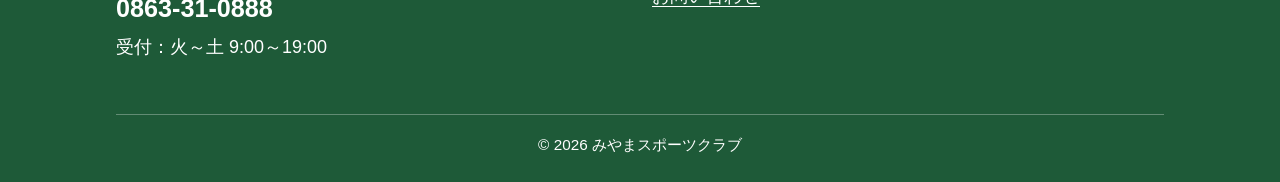
==== commit df0e61bd: "クラブ概要のアクセスにGoogleマップを埋め込み（レスポンシブ）、ヘッダー・見出し帯・見出し・フッターにみやすぽくんを配置 Co-Authored-By: Claude Opus 5.5 <nore" ====
--- a/about.html
+++ b/about.html
@@ -16,6 +16,7 @@
         <span class="brand__mark" aria-hidden="true"><svg viewBox="0 0 24 24" width="26" height="26"><circle cx="12" cy="12" r="5" fill="#fff"/><path d="M12 2v3M12 19v3M2 12h3M19 12h3M4.9 4.9 7 7M17 17l2.1 2.1M4.9 19.1 7 17M17 7l2.1-2.1" stroke="#fff" stroke-width="2" stroke-linecap="round"/></svg></span>
         <span class="brand__name" data-config="clubName">みやまスポーツクラブ</span>
       </a>
+      <img class="header-mascot" src="./images/mascot-wave.png" alt="" width="320" height="247">
       <a class="header-tel" href="tel:0863310888" data-tel-link>
         <span class="header-tel__number">電話 <span data-config="tel">0863-31-0888</span></span>
         <span class="header-tel__hours" data-config="telHours">受付：火～土 9:00～19:00</span>
@@ -35,6 +36,7 @@
   <main id="main">
     <div class="page-header">
       <div class="container">
+        <img class="page-header__mascot" src="./images/mascot-welcome.png" alt="" width="320" height="231">
         <h1>クラブ概要</h1>
         <p>わたしたちのクラブについてご紹介します。</p>
       </div>
@@ -72,10 +74,10 @@
           <h3 class="mascot__title">クラブのマスコット「みやすぽくん」</h3>
           <p>頭の「M」と、くつの「S」「C」で、みやまスポーツクラブを表しています。いろいろなスポーツに挑戦中です。</p>
           <ul class="mascot__list">
-            <li><img src="./images/mascot-wave.jpg" alt="両手をふってあいさつする、みやすぽくん" width="480" height="371" loading="lazy"></li>
-            <li><img src="./images/mascot-lift.jpg" alt="バーベルを持ち上げる、みやすぽくん" width="480" height="365" loading="lazy"></li>
-            <li><img src="./images/mascot-table-tennis.jpg" alt="卓球のラケットを持つ、みやすぽくん" width="455" height="480" loading="lazy"></li>
-            <li><img src="./images/mascot-run.jpg" alt="ピースをしながら元気に走る、みやすぽくん" width="480" height="381" loading="lazy"></li>
+            <li><img src="./images/mascot-wave.png" alt="両手をふってあいさつする、みやすぽくん" width="320" height="247" loading="lazy"></li>
+            <li><img src="./images/mascot-lift.png" alt="バーベルを持ち上げる、みやすぽくん" width="320" height="244" loading="lazy"></li>
+            <li><img src="./images/mascot-table-tennis.png" alt="卓球のラケットを持つ、みやすぽくん" width="303" height="320" loading="lazy"></li>
+            <li><img src="./images/mascot-run.png" alt="ピースをしながら元気に走る、みやすぽくん" width="320" height="254" loading="lazy"></li>
           </ul>
         </div>
       </div>
@@ -91,14 +93,17 @@
 
     <section class="section section--soft" aria-labelledby="access-heading">
       <div class="container">
-        <div class="section__header"><h2 id="access-heading">アクセス</h2></div>
+        <div class="section__header"><h2 id="access-heading">アクセス<img class="heading-mascot" src="./images/mascot-run.png" alt="" width="320" height="254"></h2></div>
         <table class="info-table">
           <tbody>
             <tr><th scope="row">会場</th><td data-config="venue">玉野スポーツセンター</td></tr>
             <tr><th scope="row">住所</th><td data-config="address">岡山県玉野市田井2-4464-10 玉野スポーツセンター内</td></tr>
           </tbody>
         </table>
-        <div class="map-placeholder" role="img" aria-label="地図（準備中）">地図は準備中です。<br>ご来場の際は上記の住所をご確認ください。</div>
+        <div class="map-embed">
+          <iframe src="https://maps.google.com/maps?q=%E7%8E%89%E9%87%8E%E3%82%B9%E3%83%9D%E3%83%BC%E3%83%84%E3%82%BB%E3%83%B3%E3%82%BF%E3%83%BC%20%E5%B2%A1%E5%B1%B1%E7%9C%8C%E7%8E%89%E9%87%8E%E5%B8%82%E7%94%B0%E4%BA%952-4464-10&amp;z=16&amp;output=embed" title="玉野スポーツセンターの地図（Googleマップ）" loading="lazy" referrerpolicy="no-referrer-when-downgrade" allowfullscreen></iframe>
+        </div>
+        <p class="map-link"><a href="https://www.google.com/maps/search/?api=1&amp;query=%E7%8E%89%E9%87%8E%E3%82%B9%E3%83%9D%E3%83%BC%E3%83%84%E3%82%BB%E3%83%B3%E3%82%BF%E3%83%BC%20%E5%B2%A1%E5%B1%B1%E7%9C%8C%E7%8E%89%E9%87%8E%E5%B8%82%E7%94%B0%E4%BA%952-4464-10" target="_blank" rel="noopener noreferrer">Googleマップで大きく見る（新しいタブで開きます）</a></p>
       </div>
     </section>
   </main>
@@ -107,6 +112,10 @@
     <div class="container">
       <div class="site-footer__grid">
         <div>
+          <div class="footer-mascot">
+            <span class="footer-mascot__badge"><img class="footer-mascot__img" src="./images/mascot-welcome.png" alt="" width="320" height="231"></span>
+            <p class="footer-mascot__bubble">いっしょにスポーツを楽しもう！</p>
+          </div>
           <p class="site-footer__name" data-config="clubName">みやまスポーツクラブ</p>
           <p>所在地：<span data-config="address">岡山県玉野市田井2-4464-10 玉野スポーツセンター内</span></p>
           <p><a class="site-footer__tel" href="tel:0863310888" data-tel-link><span data-config="tel">0863-31-0888</span></a><br><span data-config="telHours">受付：火～土 9:00～19:00</span></p>
--- a/css/style.css
+++ b/css/style.css
@@ -304,6 +304,30 @@
 .mascot__list { list-style: none; margin: 16px 0 0; padding: 0; display: grid; gap: 16px; grid-template-columns: repeat(auto-fill, minmax(min(100%, 140px), 1fr)); align-items: center; }
 .mascot__list img { display: block; width: 100%; height: auto; max-height: 160px; object-fit: contain; }
 
+/* マスコット「みやすぽくん」の装飾（透過PNG。すべて装飾のため alt は空） */
+.header-mascot { width: auto; height: 44px; margin-left: auto; }
+.page-header__mascot {
+  position: absolute; right: 16px; bottom: -20px; width: auto; height: 76px;
+  animation: mascot-bob 3s ease-in-out infinite; pointer-events: none;
+}
+.page-header .container { padding-right: 104px; }
+.hero__mascot {
+  position: absolute; left: -12px; bottom: -36px; z-index: 1; width: 30%; max-width: 132px; height: auto;
+  filter: drop-shadow(0 4px 6px rgba(30, 90, 56, 0.25)); animation: mascot-bob 3s ease-in-out infinite;
+}
+.heading-mascot { width: auto; height: 40px; margin-left: 2px; transform: rotate(-6deg); }
+.footer-mascot { display: flex; align-items: center; gap: 12px; margin-bottom: 16px; }
+.footer-mascot__badge { display: grid; place-items: center; flex: none; width: 76px; height: 76px; border-radius: 50%; background: #fff; box-shadow: 0 4px 12px rgba(0, 0, 0, 0.18); }
+.footer-mascot__img { width: 60px; height: auto; }
+.footer-mascot__bubble {
+  position: relative; margin: 0; padding: 8px 14px; border-radius: 16px; background: #fff; color: var(--color-primary-dark); font-weight: 700; font-size: 0.9rem; line-height: 1.5;
+}
+.footer-mascot__bubble::before {
+  content: ""; position: absolute; left: -8px; top: 50%; translate: 0 -50%;
+  border-width: 7px 10px 7px 0; border-style: solid; border-color: transparent #fff transparent transparent;
+}
+@keyframes mascot-bob { 0%, 100% { transform: translateY(0); } 50% { transform: translateY(-6px); } }
+
 /* ---------- 会費システム（全教室共通） ---------- */
 
 /* PC用メディアクエリの .section の余白指定に負けないよう .section と組み合わせて詳細度を上げる */
@@ -394,10 +418,13 @@
 
 .note { font-size: 0.95rem; color: var(--color-muted); }
 
-.map-placeholder {
-  display: grid; place-items: center; min-height: 200px; margin-top: 16px; padding: 16px; text-align: center;
-  border-radius: var(--radius); background: repeating-linear-gradient(45deg, #f0f7ea, #f0f7ea 12px, #e5f0dc 12px, #e5f0dc 24px); color: var(--color-muted);
-}
+/* Googleマップ：幅いっぱい・縦横比固定で、スマホでもはみ出さない */
+.map-embed {
+  position: relative; width: 100%; max-width: 100%; aspect-ratio: 16 / 9; min-height: 260px; margin-top: 16px; overflow: hidden;
+  border-radius: var(--radius); box-shadow: var(--shadow); background: var(--color-green-soft);
+}
+.map-embed iframe { position: absolute; inset: 0; width: 100%; height: 100%; border: 0; }
+.map-link { margin: 12px 0 0; text-align: right; font-size: 0.95rem; }
 
 /* ---------- フォーム ---------- */
 
@@ -517,12 +544,17 @@
   .hero { padding: 72px 0 96px; }
   .hero__inner { grid-template-columns: 1.05fr 1fr; gap: 48px; }
   .section { padding: 80px 0; }
+  .header-mascot { height: 56px; margin-right: -8px; }
+  .page-header__mascot { right: 48px; bottom: -28px; height: 116px; }
+  .page-header .container { padding-right: 200px; }
+  .heading-mascot { height: 48px; }
 }
 
 @media (prefers-reduced-motion: reduce) {
   html { scroll-behavior: auto; }
   .news-row, .news-row__toggle::before, .highlight-card { transition: none; }
   .highlight-card:hover { transform: none; }
+  .page-header__mascot, .hero__mascot { animation: none; }
 }
 
 @media print {
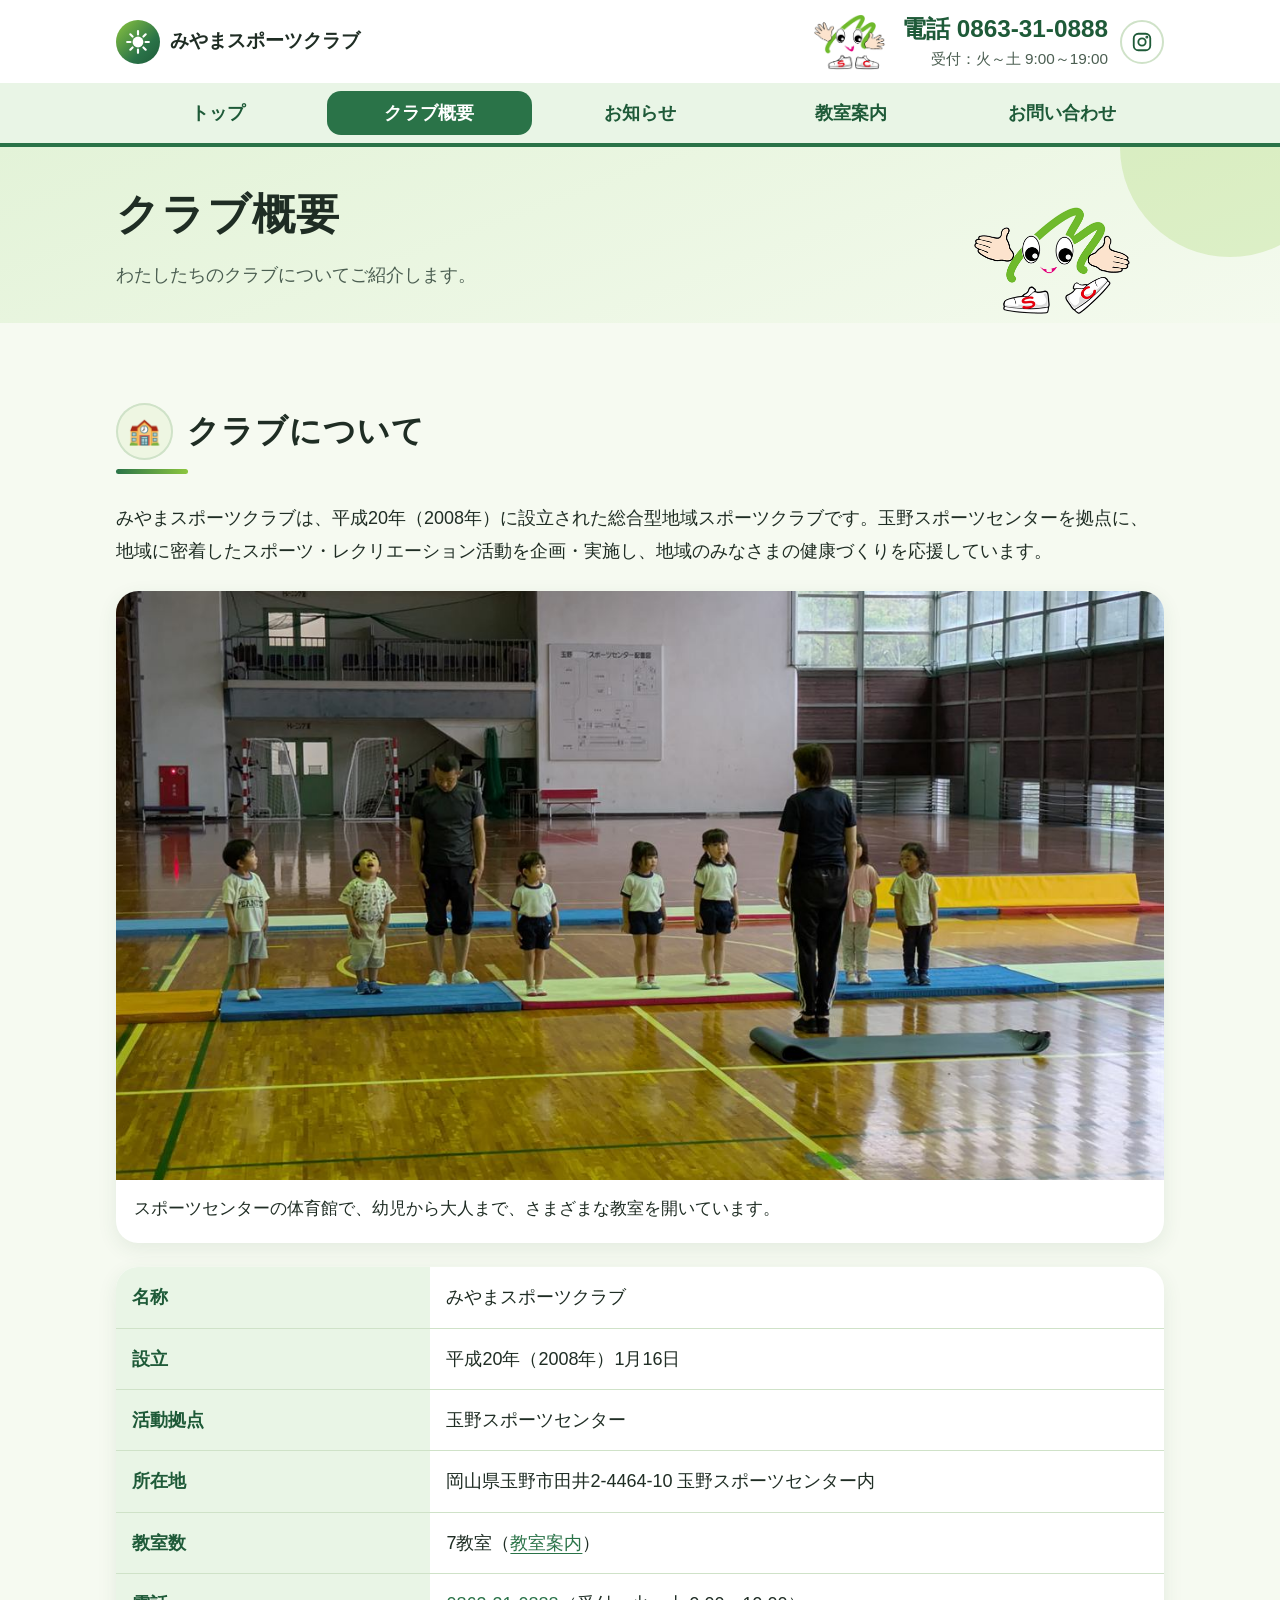
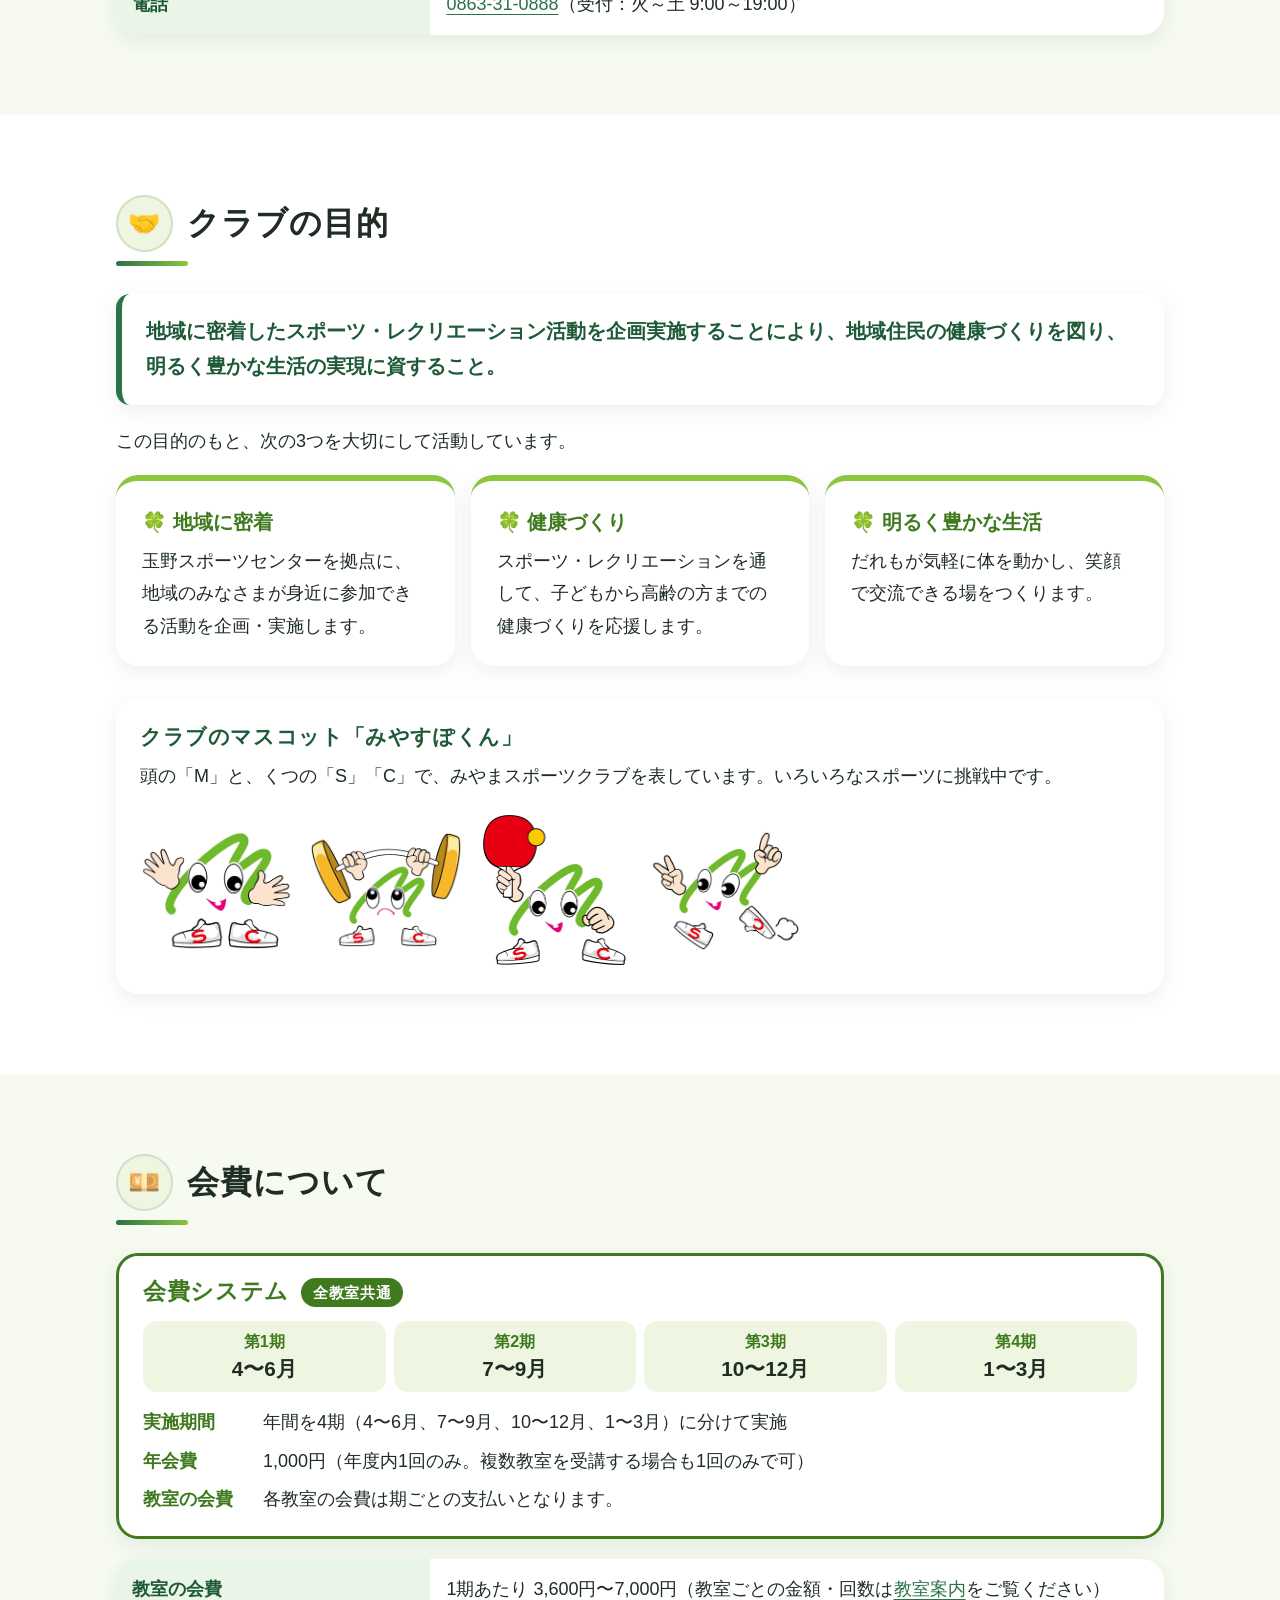
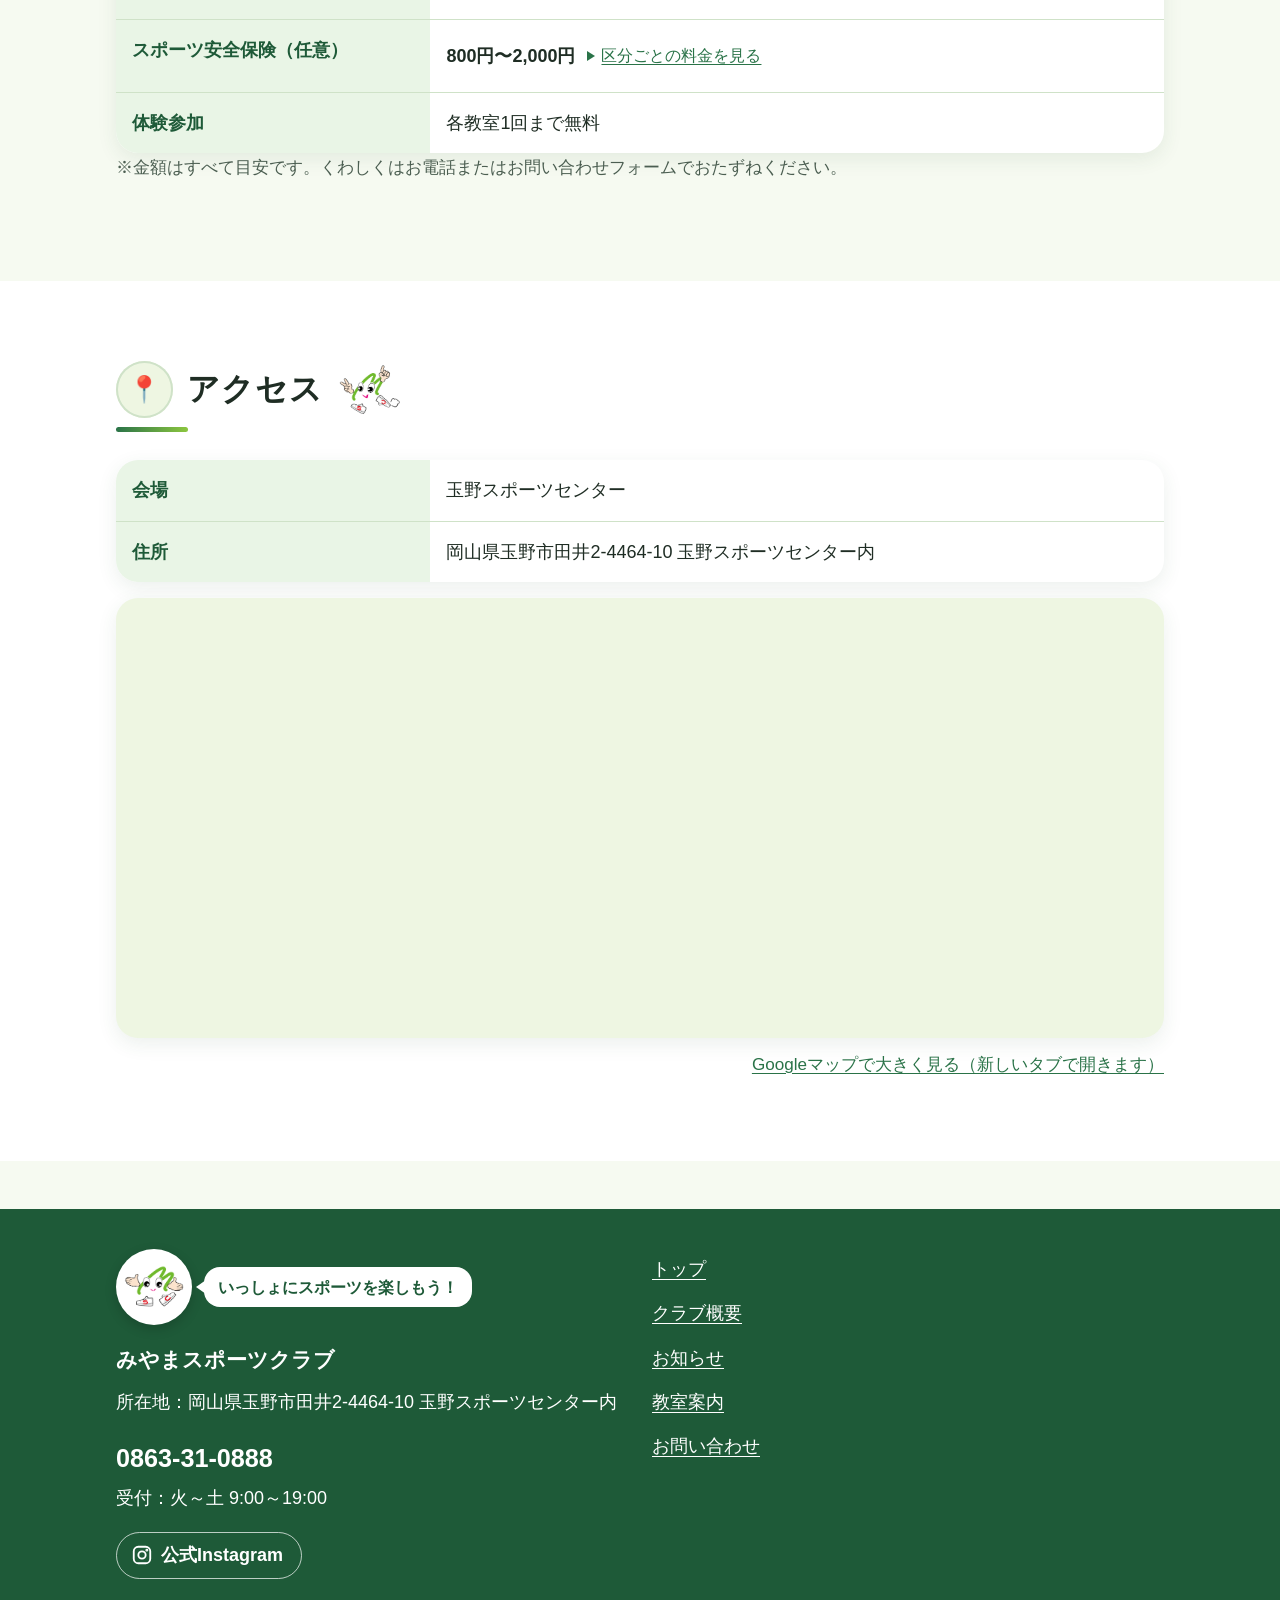
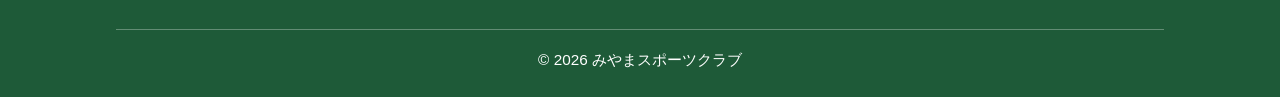
==== commit f53a2c7b: "全ページのヘッダーとフッターに公式Instagram（新しいタブで開く）へのリンクを追加 Co-Authored-By: Claude Opus 5.5 <noreply@anthropic.com>" ====
--- a/about.html
+++ b/about.html
@@ -21,6 +21,7 @@
         <span class="header-tel__number">電話 <span data-config="tel">0863-31-0888</span></span>
         <span class="header-tel__hours" data-config="telHours">受付：火～土 9:00～19:00</span>
       </a>
+      <a class="header-insta" href="https://www.instagram.com/miyama_sports/" target="_blank" rel="noopener noreferrer"><svg class="insta-icon" viewBox="0 0 24 24" width="22" height="22" fill="none" stroke="currentColor" stroke-width="2" stroke-linecap="round" stroke-linejoin="round" aria-hidden="true" focusable="false"><rect x="3" y="3" width="18" height="18" rx="5"/><circle cx="12" cy="12" r="4"/><circle cx="17.3" cy="6.7" r="0.6" fill="currentColor"/></svg><span class="visually-hidden">公式Instagram（新しいタブで開きます）</span></a>
     </div>
     <nav class="site-nav" aria-label="メインメニュー">
       <ul class="site-nav__list">
@@ -119,6 +120,7 @@
           <p class="site-footer__name" data-config="clubName">みやまスポーツクラブ</p>
           <p>所在地：<span data-config="address">岡山県玉野市田井2-4464-10 玉野スポーツセンター内</span></p>
           <p><a class="site-footer__tel" href="tel:0863310888" data-tel-link><span data-config="tel">0863-31-0888</span></a><br><span data-config="telHours">受付：火～土 9:00～19:00</span></p>
+          <p><a class="footer-insta" href="https://www.instagram.com/miyama_sports/" target="_blank" rel="noopener noreferrer"><svg class="insta-icon" viewBox="0 0 24 24" width="22" height="22" fill="none" stroke="currentColor" stroke-width="2" stroke-linecap="round" stroke-linejoin="round" aria-hidden="true" focusable="false"><rect x="3" y="3" width="18" height="18" rx="5"/><circle cx="12" cy="12" r="4"/><circle cx="17.3" cy="6.7" r="0.6" fill="currentColor"/></svg>公式Instagram<span class="visually-hidden">（新しいタブで開きます）</span></a></p>
         </div>
         <nav aria-label="フッターメニュー">
           <ul class="footer-nav">
--- a/css/style.css
+++ b/css/style.css
@@ -18,6 +18,7 @@
   --color-text: #1f2d24;
   --color-muted: #4b5e51;
   --color-border: #cfe2c8;
+  --color-attach: #748a7b;
   --color-error: #b42318;
   --color-error-soft: #fdecea;
   --color-focus: #f59e0b;
@@ -87,6 +88,15 @@
 .header-tel { display: none; text-align: right; line-height: 1.4; text-decoration: none; color: var(--color-text); }
 .header-tel__number { display: block; font-size: 1.35rem; font-weight: 700; color: var(--color-primary-dark); }
 .header-tel__hours { font-size: 0.85rem; color: var(--color-muted); }
+
+/* 公式Instagram：ヘッダーの右端に丸いアイコンボタン（タップ領域44px）。ふだんは緑の線、ホバーで塗りつぶす */
+.header-insta {
+  display: grid; place-items: center; flex: none; width: 44px; height: 44px; margin-left: -12px; border-radius: 50%;
+  border: 2px solid var(--color-border); background: var(--color-surface); color: var(--color-primary-dark);
+  transition: background-color 0.15s, border-color 0.15s, color 0.15s;
+}
+.header-insta:hover { border-color: var(--color-primary); background: var(--color-primary); color: #fff; }
+.insta-icon { flex: none; width: 22px; height: 22px; }
 
 .site-nav { background: var(--color-primary-soft); }
 .site-nav__list { list-style: none; margin: 0; padding: 8px 16px; display: grid; grid-template-columns: repeat(3, 1fr); gap: 6px; max-width: var(--container); margin-inline: auto; }
@@ -197,8 +207,17 @@
 .news-row__meta { grid-area: meta; display: flex; flex-wrap: wrap; align-items: center; gap: 6px 10px; color: var(--color-muted); font-size: 0.9rem; }
 .news-row__meta time { font-variant-numeric: tabular-nums; }
 .news-row__title { grid-area: title; min-width: 0; font-weight: 700; line-height: 1.6; overflow-wrap: anywhere; }
-.news-row__clip { grid-area: title; justify-self: end; align-self: start; }
-.news-row:has(.news-row__clip) .news-row__title { padding-right: 1.8em; }
+/* 添付ありのアイコン：右端の矢印のすぐ左に、薄いグレーグリーンで控えめに置く（スマホでも同じ位置） */
+.attach-mark {
+  grid-area: clip; display: grid; place-items: center; width: 28px; height: 28px; margin-right: -4px;
+  color: var(--color-attach); transition: color 0.15s;
+}
+.attach-mark .attach-icon { width: 20px; height: 20px; }
+.attach-icon { flex: none; width: 1.15em; height: 1.15em; }
+/* 行にカーソルを乗せた・開いたときは、矢印と同じテーマカラーに変えて「押せる」ことを伝える */
+.news-row:hover .attach-mark, .news-entry[open] .attach-mark { color: var(--color-primary); }
+.news-row:has(.attach-mark) { grid-template-columns: 1fr auto auto; grid-template-areas: "meta meta side" "title clip side"; }
+.news-file-button .attach-icon { width: 1.3em; height: 1.3em; }
 .news-row__toggle, .news-row__arrow { grid-area: side; display: grid; place-items: center; width: 32px; height: 32px; border-radius: 50%; background: var(--color-primary-soft); color: var(--color-primary-dark); font-weight: 700; }
 .news-row__toggle::before { content: ""; width: 8px; height: 8px; border-right: 2px solid currentColor; border-bottom: 2px solid currentColor; transform: translateY(-2px) rotate(45deg); transition: transform 0.2s; }
 .news-entry[open] .news-row__toggle::before { transform: translateY(2px) rotate(-135deg); }
@@ -218,10 +237,8 @@
 .badge--pinned::before { content: "📌 "; content: "📌 " / ""; }
 
 @media (min-width: 720px) {
-  .news-row { grid-template-columns: auto 1fr auto auto; grid-template-areas: "meta title clip side"; gap: 12px 20px; padding: 18px 28px; }
+  .news-row, .news-row:has(.attach-mark) { grid-template-columns: auto 1fr auto auto; grid-template-areas: "meta title clip side"; gap: 12px 20px; padding: 18px 28px; }
   .news-row__meta { flex-wrap: nowrap; white-space: nowrap; }
-  .news-row__clip { grid-area: clip; align-self: center; }
-  .news-row:has(.news-row__clip) .news-row__title { padding-right: 0; }
   .news-detail { padding: 28px 40px 36px; }
   .news-detail__body, .news-figure { max-width: 760px; margin-inline: auto; }
   .news-detail__body { margin-bottom: 24px; }
@@ -420,7 +437,7 @@
 
 /* Googleマップ：幅いっぱい・縦横比固定で、スマホでもはみ出さない */
 .map-embed {
-  position: relative; width: 100%; max-width: 100%; aspect-ratio: 16 / 9; min-height: 260px; margin-top: 16px; overflow: hidden;
+  position: relative; width: 100%; max-width: 100%; aspect-ratio: 16 / 9; min-height: 260px; max-height: 440px; margin-top: 16px; overflow: hidden;
   border-radius: var(--radius); box-shadow: var(--shadow); background: var(--color-green-soft);
 }
 .map-embed iframe { position: absolute; inset: 0; width: 100%; height: 100%; border: 0; }
@@ -524,6 +541,13 @@
 .site-footer__grid { display: grid; gap: 24px; grid-template-columns: repeat(auto-fit, minmax(min(100%, 260px), 1fr)); }
 .site-footer__name { font-size: 1.15rem; font-weight: 700; margin-bottom: 8px; }
 .site-footer__tel { font-size: 1.4rem; font-weight: 700; text-decoration: none; }
+/* フッターの公式Instagram：白い線の角丸ボタン（高さ44px）。ホバーで白く塗りつぶす */
+.footer-insta {
+  display: inline-flex; align-items: center; gap: 8px; min-height: 44px; padding: 6px 18px 6px 14px;
+  border: 1.5px solid rgba(255, 255, 255, 0.7); border-radius: 999px; font-weight: 700; text-decoration: none;
+  transition: background-color 0.15s, color 0.15s;
+}
+.site-footer .footer-insta:hover { background: #fff; color: var(--color-primary-dark); }
 .footer-nav { list-style: none; margin: 0; padding: 0; display: grid; gap: 4px; }
 .footer-nav a { display: inline-block; padding: 4px 0; }
 .copyright { margin: 32px 0 0; padding-top: 16px; border-top: 1px solid rgba(255, 255, 255, 0.3); font-size: 0.85rem; text-align: center; }
@@ -552,7 +576,7 @@
 
 @media (prefers-reduced-motion: reduce) {
   html { scroll-behavior: auto; }
-  .news-row, .news-row__toggle::before, .highlight-card { transition: none; }
+  .news-row, .news-row__toggle::before, .highlight-card, .attach-mark, .header-insta, .footer-insta { transition: none; }
   .highlight-card:hover { transform: none; }
   .page-header__mascot, .hero__mascot { animation: none; }
 }
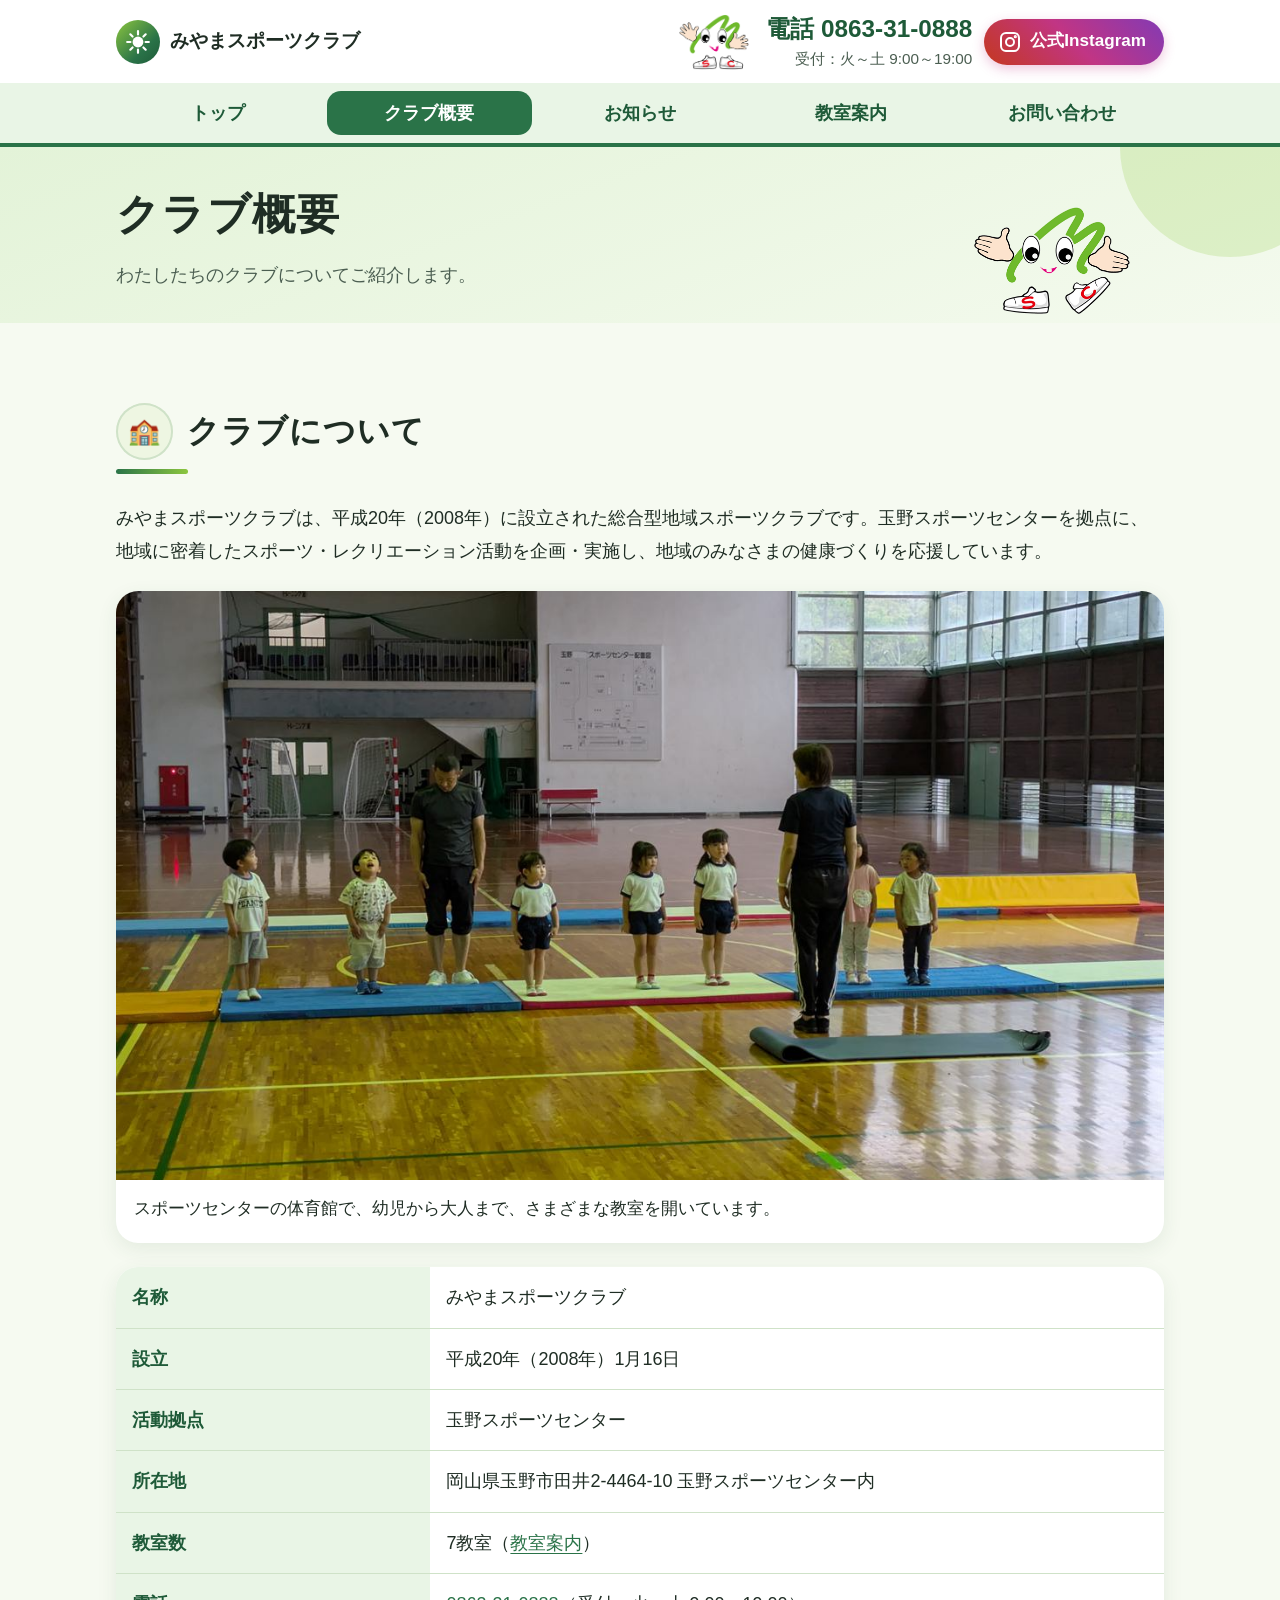
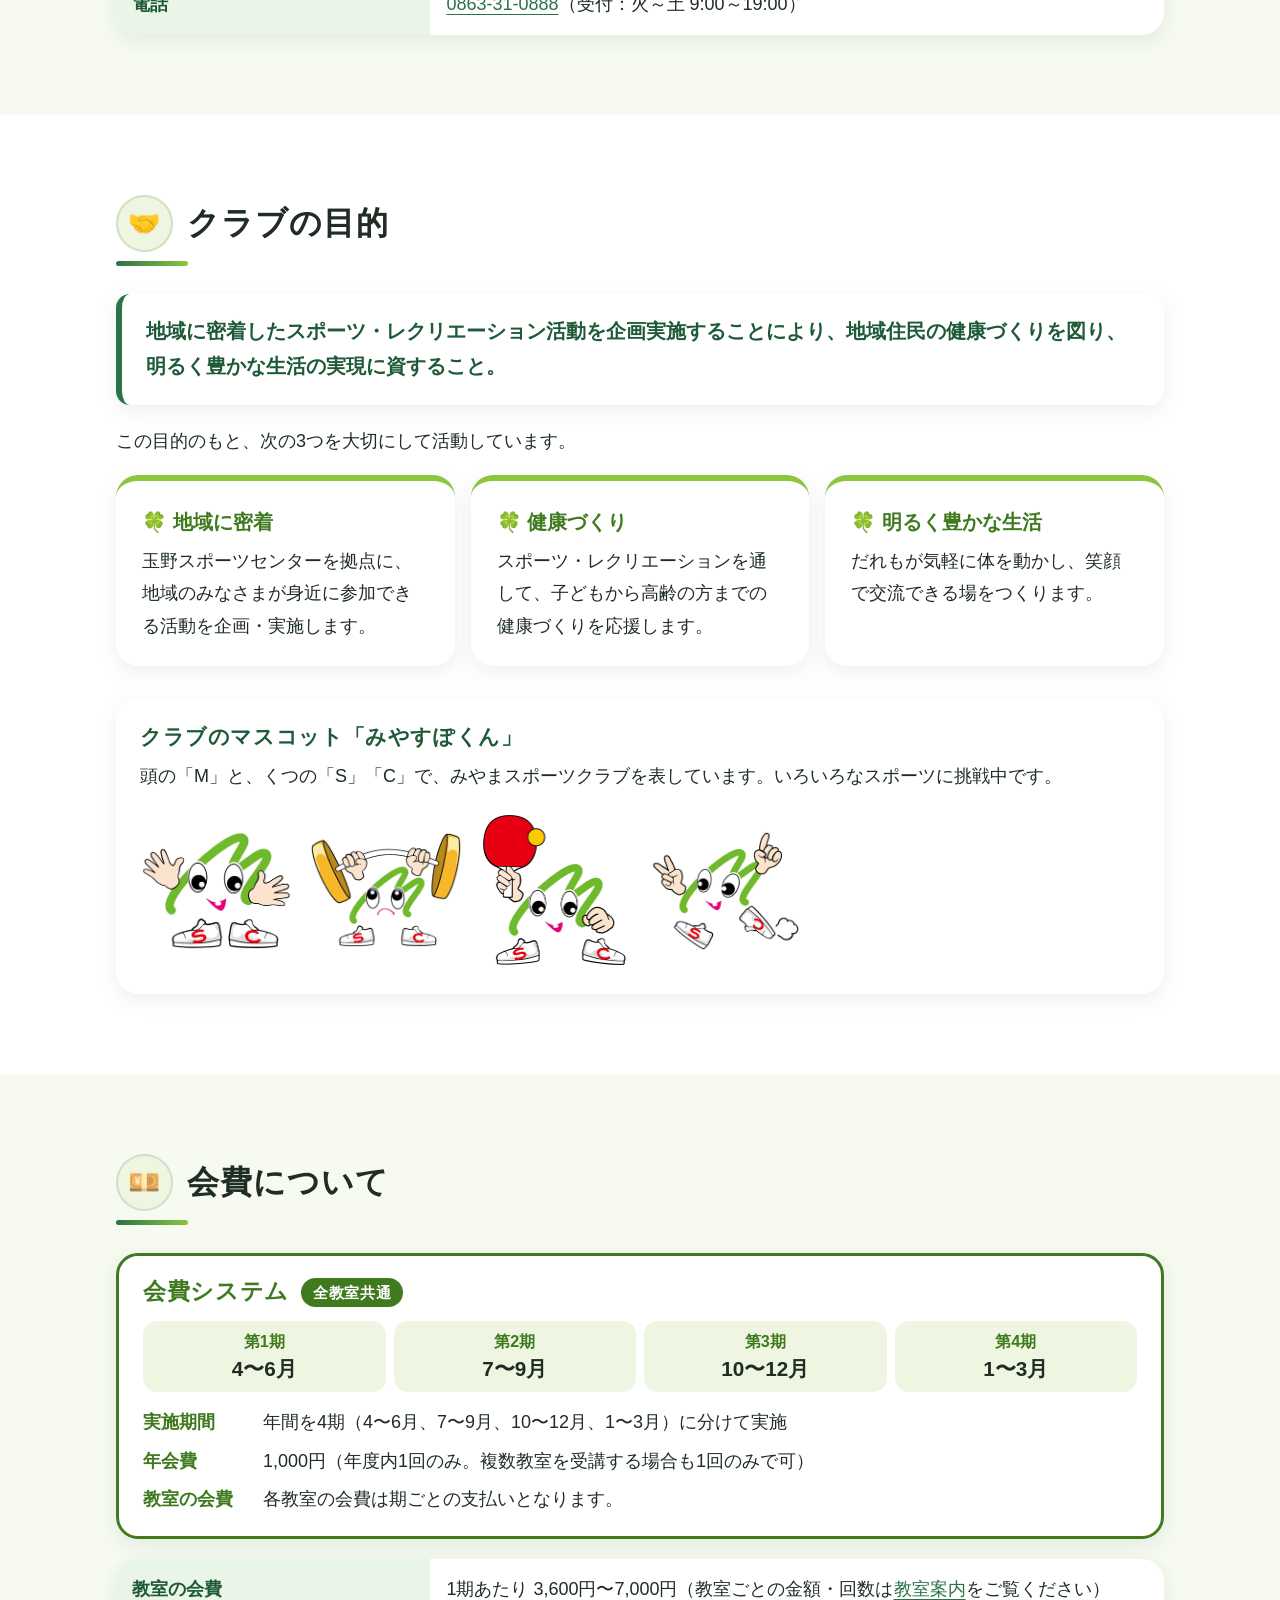
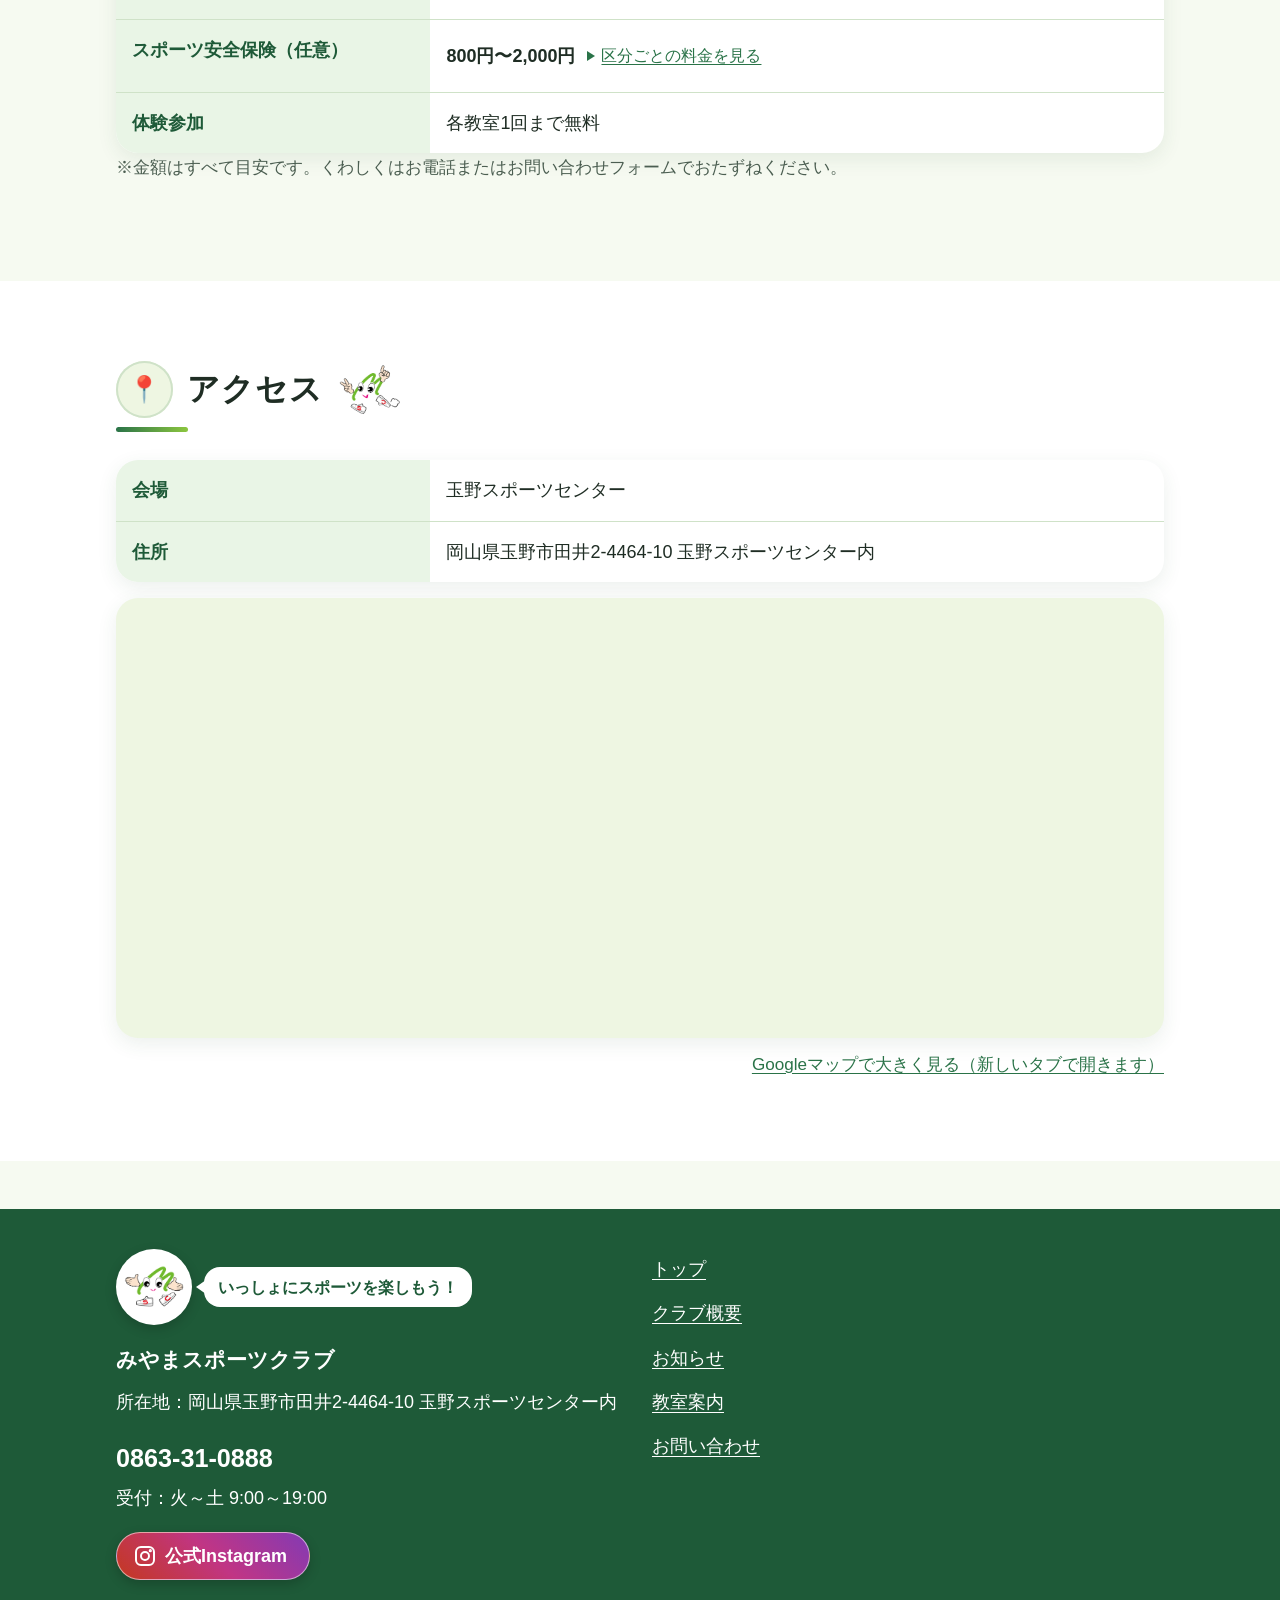
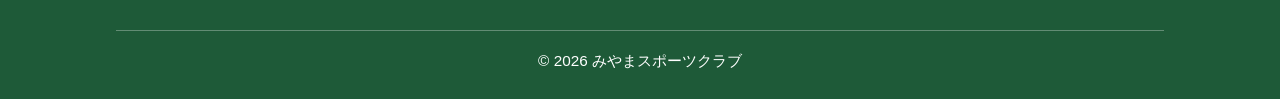
==== commit acb8c1b2: "公式Instagramのボタンをグラデーションの角丸ボタンにし、「公式Instagram」の文字とホバー時に浮き上がる動きを追加（狭い幅は丸いアイコンのみ） Co-Authored-By: Claud" ====
--- a/about.html
+++ b/about.html
@@ -21,7 +21,7 @@
         <span class="header-tel__number">電話 <span data-config="tel">0863-31-0888</span></span>
         <span class="header-tel__hours" data-config="telHours">受付：火～土 9:00～19:00</span>
       </a>
-      <a class="header-insta" href="https://www.instagram.com/miyama_sports/" target="_blank" rel="noopener noreferrer"><svg class="insta-icon" viewBox="0 0 24 24" width="22" height="22" fill="none" stroke="currentColor" stroke-width="2" stroke-linecap="round" stroke-linejoin="round" aria-hidden="true" focusable="false"><rect x="3" y="3" width="18" height="18" rx="5"/><circle cx="12" cy="12" r="4"/><circle cx="17.3" cy="6.7" r="0.6" fill="currentColor"/></svg><span class="visually-hidden">公式Instagram（新しいタブで開きます）</span></a>
+      <a class="header-insta" href="https://www.instagram.com/miyama_sports/" target="_blank" rel="noopener noreferrer"><svg class="insta-icon" viewBox="0 0 24 24" width="22" height="22" fill="none" stroke="currentColor" stroke-width="2" stroke-linecap="round" stroke-linejoin="round" aria-hidden="true" focusable="false"><rect x="3" y="3" width="18" height="18" rx="5"/><circle cx="12" cy="12" r="4"/><circle cx="17.3" cy="6.7" r="0.6" fill="currentColor"/></svg><span class="header-insta__text">公式Instagram</span><span class="visually-hidden">（新しいタブで開きます）</span></a>
     </div>
     <nav class="site-nav" aria-label="メインメニュー">
       <ul class="site-nav__list">
--- a/css/style.css
+++ b/css/style.css
@@ -89,13 +89,22 @@
 .header-tel__number { display: block; font-size: 1.35rem; font-weight: 700; color: var(--color-primary-dark); }
 .header-tel__hours { font-size: 0.85rem; color: var(--color-muted); }
 
-/* 公式Instagram：ヘッダーの右端に丸いアイコンボタン（タップ領域44px）。ふだんは緑の線、ホバーで塗りつぶす */
+/* 公式Instagram：Instagram らしいグラデーション（白文字とのコントラスト5:1以上の3色）の角丸ボタン。
+   狭い幅（480px未満・電話番号と並ぶ720〜959px）は丸いアイコンだけ、それ以外は「公式Instagram」の文字も出す */
+:root { --insta-gradient: linear-gradient(45deg, #c4381f 0%, #c13584 50%, #833ab4 100%); }
 .header-insta {
-  display: grid; place-items: center; flex: none; width: 44px; height: 44px; margin-left: -12px; border-radius: 50%;
-  border: 2px solid var(--color-border); background: var(--color-surface); color: var(--color-primary-dark);
-  transition: background-color 0.15s, border-color 0.15s, color 0.15s;
-}
-.header-insta:hover { border-color: var(--color-primary); background: var(--color-primary); color: #fff; }
+  display: inline-flex; align-items: center; justify-content: center; gap: 8px; flex: none; min-width: 46px; height: 46px; margin-left: -12px;
+  padding: 0 11px; border-radius: 999px; background: var(--insta-gradient); color: #fff; font-weight: 700; font-size: 0.95rem;
+  text-decoration: none; white-space: nowrap; box-shadow: 0 4px 12px rgba(193, 53, 132, 0.28);
+  transition: transform 0.2s, box-shadow 0.2s, filter 0.2s;
+}
+.header-insta:hover { color: #fff; transform: translateY(-2px); box-shadow: 0 8px 18px rgba(193, 53, 132, 0.38); filter: saturate(1.15) brightness(1.05); }
+.header-insta .insta-icon { width: 24px; height: 24px; }
+.header-insta__text { position: absolute; width: 1px; height: 1px; overflow: hidden; clip: rect(0 0 0 0); white-space: nowrap; }
+@media (min-width: 480px) and (max-width: 719px), (min-width: 960px) {
+  .header-insta { padding: 0 18px 0 14px; }
+  .header-insta__text { position: static; width: auto; height: auto; overflow: visible; clip: auto; }
+}
 .insta-icon { flex: none; width: 22px; height: 22px; }
 
 .site-nav { background: var(--color-primary-soft); }
@@ -541,13 +550,15 @@
 .site-footer__grid { display: grid; gap: 24px; grid-template-columns: repeat(auto-fit, minmax(min(100%, 260px), 1fr)); }
 .site-footer__name { font-size: 1.15rem; font-weight: 700; margin-bottom: 8px; }
 .site-footer__tel { font-size: 1.4rem; font-weight: 700; text-decoration: none; }
-/* フッターの公式Instagram：白い線の角丸ボタン（高さ44px）。ホバーで白く塗りつぶす */
+/* フッターの公式Instagram：ヘッダーと同じグラデーションの角丸ボタン（高さ48px）。ホバーで少し浮き上がる */
 .footer-insta {
-  display: inline-flex; align-items: center; gap: 8px; min-height: 44px; padding: 6px 18px 6px 14px;
-  border: 1.5px solid rgba(255, 255, 255, 0.7); border-radius: 999px; font-weight: 700; text-decoration: none;
-  transition: background-color 0.15s, color 0.15s;
-}
-.site-footer .footer-insta:hover { background: #fff; color: var(--color-primary-dark); }
+  display: inline-flex; align-items: center; gap: 8px; min-height: 48px; padding: 6px 22px 6px 16px;
+  border: 1.5px solid rgba(255, 255, 255, 0.55); border-radius: 999px; background: var(--insta-gradient);
+  font-weight: 700; text-decoration: none; box-shadow: 0 4px 12px rgba(0, 0, 0, 0.2);
+  transition: transform 0.2s, box-shadow 0.2s, filter 0.2s;
+}
+.footer-insta .insta-icon { width: 24px; height: 24px; }
+.site-footer .footer-insta:hover { color: #fff; transform: translateY(-2px); box-shadow: 0 8px 18px rgba(0, 0, 0, 0.28); filter: saturate(1.15) brightness(1.05); }
 .footer-nav { list-style: none; margin: 0; padding: 0; display: grid; gap: 4px; }
 .footer-nav a { display: inline-block; padding: 4px 0; }
 .copyright { margin: 32px 0 0; padding-top: 16px; border-top: 1px solid rgba(255, 255, 255, 0.3); font-size: 0.85rem; text-align: center; }
@@ -577,7 +588,7 @@
 @media (prefers-reduced-motion: reduce) {
   html { scroll-behavior: auto; }
   .news-row, .news-row__toggle::before, .highlight-card, .attach-mark, .header-insta, .footer-insta { transition: none; }
-  .highlight-card:hover { transform: none; }
+  .highlight-card:hover, .header-insta:hover, .site-footer .footer-insta:hover { transform: none; }
   .page-header__mascot, .hero__mascot { animation: none; }
 }
 
